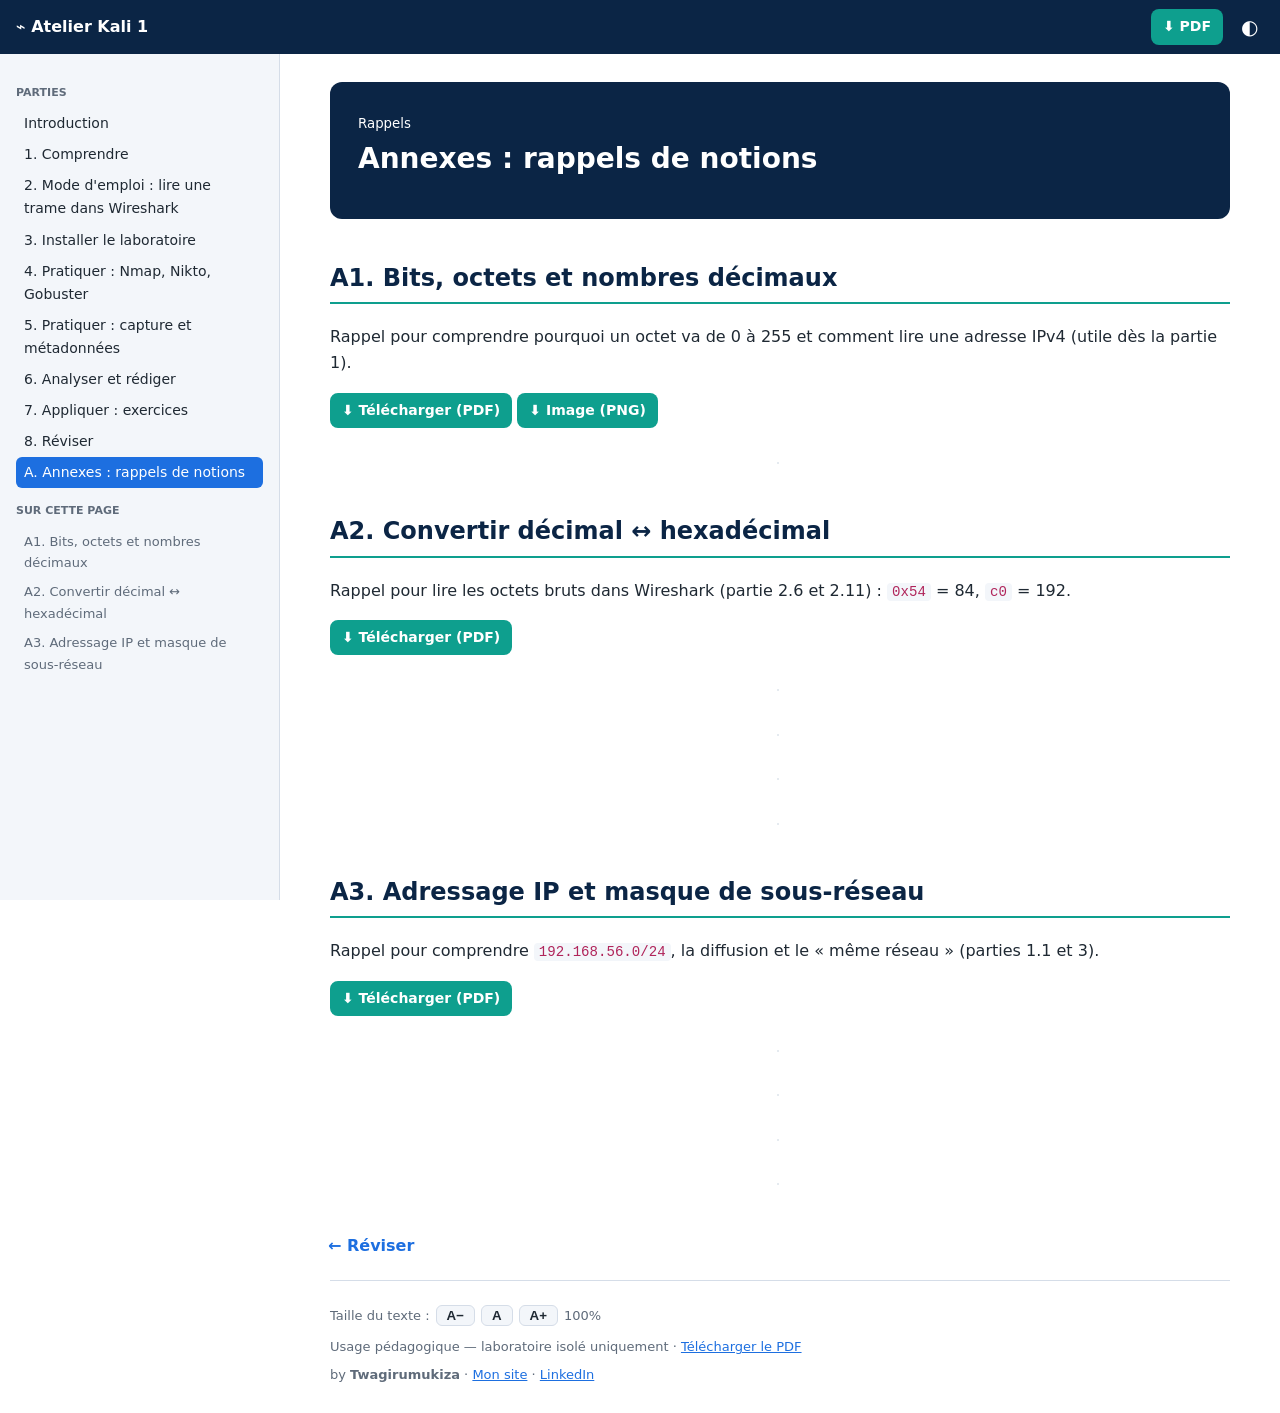
==== annexes.html @ 8739938e "Add files via upload" ====
<!doctype html><html lang="fr"><head><meta charset="utf-8"><meta name="viewport" content="width=device-width,initial-scale=1"><title>Annexes : rappels de notions · Atelier Kali 1</title><link rel="stylesheet" href="assets/site.css"><script>if(localStorage.th)document.documentElement.dataset.th=localStorage.th;if(localStorage.fs)document.documentElement.style.setProperty('--fs',localStorage.fs+'%')</script></head><body>
<header><button id="mn" aria-label="Menu">☰</button><a class="lg" href="index.html">⌁ Atelier Kali 1</a><a class="btn sm" href="assets/Seance3_Atelier_Kali1_Cours_detaille.pdf" download>⬇ PDF</a><button id="th" aria-label="Thème">◐</button></header>
<nav id="sb"><b>Parties</b><a href="index.html" data-f="index.html">Introduction</a><a href="partie-1.html" data-f="partie-1.html">1. Comprendre</a><a href="partie-2.html" data-f="partie-2.html">2. Mode d'emploi : lire une trame dans Wireshark</a><a href="partie-3.html" data-f="partie-3.html">3. Installer le laboratoire</a><a href="partie-4.html" data-f="partie-4.html">4. Pratiquer : Nmap, Nikto, Gobuster</a><a href="partie-5.html" data-f="partie-5.html">5. Pratiquer : capture et métadonnées</a><a href="partie-6.html" data-f="partie-6.html">6. Analyser et rédiger</a><a href="partie-7.html" data-f="partie-7.html">7. Appliquer : exercices</a><a href="partie-8.html" data-f="partie-8.html">8. Réviser</a><a href="annexes.html" data-f="annexes.html">A. Annexes : rappels de notions</a><b>Sur cette page</b><a class="t" href="#annexe-bits">A1. Bits, octets et nombres décimaux</a><a class="t" href="#annexe-hexa">A2. Convertir décimal ↔ hexadécimal</a><a class="t" href="#annexe-masque">A3. Adressage IP et masque de sous-réseau</a></nav>
<main><div class="ph"><small>Rappels</small><h1>Annexes : rappels de notions</h1></div><h2 id="annexe-bits">A1. Bits, octets et nombres décimaux</h2><p>Rappel pour comprendre pourquoi un octet va de 0 à 255 et comment lire une adresse IPv4 (utile dès la partie 1).</p><p><a class="btn sm" href="assets/annexes/bits-octets-decimaux.pdf" download>⬇ Télécharger (PDF)</a> <a class="btn sm" href="assets/annexes/bits-octets-decimaux.png" download>⬇ Image (PNG)</a> </p><figure><img class="z" src="assets/annexes/bits-octets-decimaux.png" alt="" loading="lazy"></figure><h2 id="annexe-hexa">A2. Convertir décimal ↔ hexadécimal</h2><p>Rappel pour lire les octets bruts dans Wireshark (partie 2.6 et 2.11) : <code>0x54</code> = 84, <code>c0</code> = 192.</p><p><a class="btn sm" href="assets/annexes/decimal-hexadecimal.pdf" download>⬇ Télécharger (PDF)</a> </p><figure><img class="z" src="assets/annexes/hexa-1.png" alt="" loading="lazy"></figure><figure><img class="z" src="assets/annexes/hexa-2.png" alt="" loading="lazy"></figure><figure><img class="z" src="assets/annexes/hexa-3.png" alt="" loading="lazy"></figure><figure><img class="z" src="assets/annexes/hexa-4.png" alt="" loading="lazy"></figure><h2 id="annexe-masque">A3. Adressage IP et masque de sous-réseau</h2><p>Rappel pour comprendre <code>192.168.56.0/24</code>, la diffusion et le « même réseau » (parties 1.1 et 3).</p><p><a class="btn sm" href="assets/annexes/adressage-ip-masque.pdf" download>⬇ Télécharger (PDF)</a> </p><figure><img class="z" src="assets/annexes/ip-1.png" alt="" loading="lazy"></figure><figure><img class="z" src="assets/annexes/ip-2.png" alt="" loading="lazy"></figure><figure><img class="z" src="assets/annexes/ip-3.png" alt="" loading="lazy"></figure><figure><img class="z" src="assets/annexes/ip-4.png" alt="" loading="lazy"></figure><div class="pn"><a href="partie-8.html">← Réviser</a><span></span></div><footer><div class="fs">Taille du texte : <button data-fs="-10" aria-label="Réduire">A−</button><button data-fs="0" aria-label="Taille normale">A</button><button data-fs="10" aria-label="Agrandir">A+</button><span id="fv">100%</span></div>Usage pédagogique — laboratoire isolé uniquement · <a href="assets/Seance3_Atelier_Kali1_Cours_detaille.pdf" download>Télécharger le PDF</a><div class="by">by <strong>Twagirumukiza</strong> · <a href="https://twagirumukiza.github.io/Twagirumukiza-Innocent/" target="_blank" rel="noopener">Mon site</a> · <a href="https://www.linkedin.com/in/innocent-twagirumukiza/" target="_blank" rel="noopener">LinkedIn</a></div></footer></main>
<script src="assets/config.js"></script><script src="assets/site.js"></script></body></html>
---- assets/site.css ----
:root{--bg:#fff;--fg:#1f2933;--mu:#5f6b7a;--bd:#d5dde8;--ac:#1d6fe0;--nv:#0b2545;--lt:#f3f6fa}
[data-th=dark]{--bg:#0e1621;--fg:#dbe4ee;--mu:#93a4b8;--bd:#25354a;--lt:#162233;--nv:#cfe3ff}
*{box-sizing:border-box}html{font-size:var(--fs,100%)}body{margin:0;font:1rem/1.65 system-ui,sans-serif;background:var(--bg);color:var(--fg)}
header{position:fixed;top:0;left:0;right:0;height:54px;display:flex;align-items:center;gap:12px;padding:0 16px;background:var(--nv);color:#fff;z-index:9}
header .lg{color:#fff;font-weight:700;text-decoration:none;margin-right:auto}header button{background:none;border:0;color:#fff;font-size:20px;cursor:pointer}
.btn{background:#0e9f8e;color:#fff;padding:10px 18px;border-radius:8px;text-decoration:none;font-weight:600;display:inline-block}.btn.sm{padding:6px 12px;font-size:14px}
#sb{position:fixed;top:54px;bottom:0;width:280px;overflow:auto;padding:16px;background:var(--lt);border-right:1px solid var(--bd);font-size:14px}
#sb b{display:block;margin:14px 0 6px;color:var(--mu);text-transform:uppercase;font-size:11px}#sb a{display:block;padding:4px 8px;color:var(--fg);text-decoration:none;border-radius:6px}
#sb a.on{background:var(--ac);color:#fff}#sb a.t{color:var(--mu);font-size:13px}
main{margin:54px 0 0 280px;padding:28px min(5vw,48px)}main>*{max-width:900px;margin-left:auto;margin-right:auto}
.hero,.ph{background:var(--nv);color:#fff;border-radius:12px;padding:28px;margin-bottom:24px}.hero h1,.ph h1{margin:0 0 8px}.ph h1{font-size:28px}[data-th=dark] .hero,[data-th=dark] .ph{background:#16345f}
h2{color:var(--nv);border-bottom:2px solid #0e9f8e;padding-bottom:4px;margin-top:40px}h3{color:var(--ac)}
.step{display:flex;gap:10px;align-items:center;margin:26px 0 10px;border-bottom:2px solid #0e9f8e;padding-bottom:4px}.step span{background:#0e9f8e;color:#fff;padding:2px 10px;border-radius:4px;font-size:13px}
code{background:var(--lt);color:#b0245a;padding:1px 5px;border-radius:4px;font:.88em ui-monospace,Consolas,monospace}
.tw{overflow-x:auto}table{border-collapse:collapse;width:100%;font-size:.875rem;margin:12px 0}th{background:var(--nv);color:#fff;text-align:left}[data-th=dark] th{background:#16345f}th,td{border:1px solid var(--bd);padding:6px 9px;vertical-align:top}tr:nth-child(even) td{background:var(--lt)}
.box{border-left:4px solid var(--c,#1d6fe0);background:color-mix(in srgb,var(--c,#1d6fe0) 10%,transparent);padding:8px 14px;margin:14px 0;border-radius:0 8px 8px 0}.box p{margin:4px 0}.lab{color:var(--c);font-size:12px;letter-spacing:.04em}
.piege{--c:#d9730d}.attendu,.objectif,.pratique{--c:#0e9f8e}.nonconclure{--c:#d64545}.definition{--c:#7b4ddb}.regle{--c:#2c5aa0}.legal{--c:#8e1b3a}
.term{background:#0d1117;border-radius:8px;margin:14px 0;overflow:hidden;box-shadow:0 2px 8px #0003}.bar{background:#21262d;display:flex;align-items:center;gap:6px;padding:7px 12px}.bar i{width:11px;height:11px;border-radius:50%;background:#ff5f56}.bar i:nth-child(2){background:#ffbd2e}.bar i:nth-child(3){background:#27c93f}
.bar span{flex:1;text-align:center;color:#8b949e;font:12px monospace}.cp{background:#30363d;color:#c9d1d9;border:0;border-radius:4px;padding:2px 8px;cursor:pointer;font-size:12px}
pre{margin:0;padding:12px 14px;color:#c9d1d9;font:.82rem/1.5 ui-monospace,Consolas,monospace;overflow-x:auto}.g{color:#3fb950;font-weight:700}.bl{color:#79c0ff;font-weight:700}.cm{color:#6e7681;font-style:italic}
figure{margin:18px 0;text-align:center}figure img{max-width:100%;border:1px solid var(--bd);border-radius:6px;background:#fff}figcaption{color:var(--mu);font-size:13px;font-style:italic}
.mx td{text-align:center;font-weight:700}.c-Faible{background:#cdefd9!important;color:#000}.c-Moyen{background:#fff1b8!important;color:#000}.c-Élevé{background:#ffd3a8!important;color:#000}.c-Critique{background:#f8b4b4!important;color:#000}
.pn{display:flex;justify-content:space-between;margin:40px 0 20px}.pn a{color:var(--ac);font-weight:600;text-decoration:none}footer{border-top:1px solid var(--bd);padding-top:14px;color:var(--mu);font-size:13px}
#mn{display:none}@media(max-width:860px){#mn{display:block}#sb{transform:translateX(-100%);transition:.2s;z-index:8}#sb.open{transform:none}main{margin-left:0}}
@media print{header,#sb,.pn{display:none}main{margin:0}}

.fs{display:flex;gap:6px;align-items:center;margin:10px 0}.fs button{background:var(--lt);color:var(--fg);border:1px solid var(--bd);border-radius:6px;padding:2px 10px;cursor:pointer;font-weight:700}.by{margin-top:6px}footer a{color:var(--ac)}

img.z,figure img{cursor:zoom-in}#lb{position:fixed;inset:0;background:#000d;z-index:99;display:none;overflow:hidden;touch-action:none}#lb.on{display:block}#lb img{position:absolute;left:50%;top:50%;max-width:92vw;max-height:88vh;transform-origin:center;cursor:grab;user-select:none;-webkit-user-drag:none;background:#fff}
#lb .tb{position:absolute;top:10px;right:10px;display:flex;gap:6px;z-index:2}#lb button{background:#fff;border:0;border-radius:6px;font:700 18px sans-serif;padding:4px 12px;cursor:pointer}html{scroll-behavior:auto}*{overflow-anchor:none}
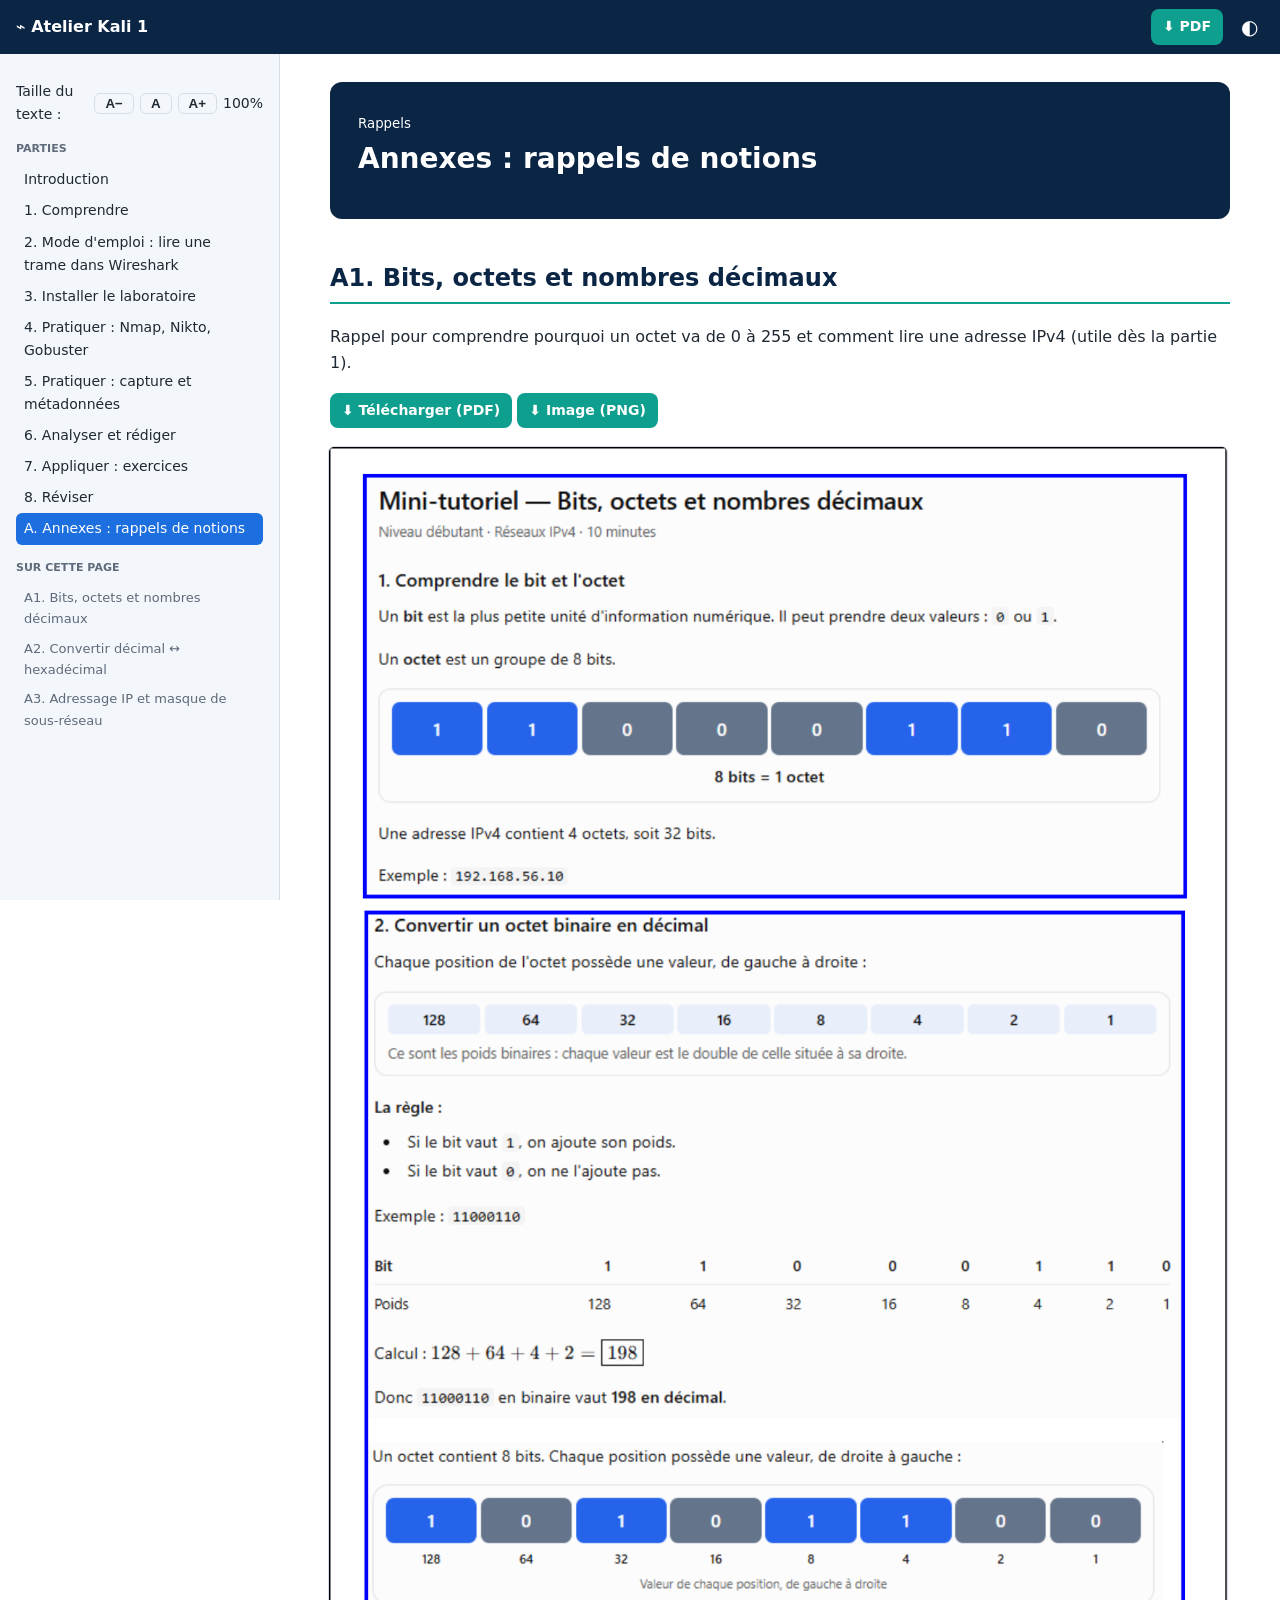
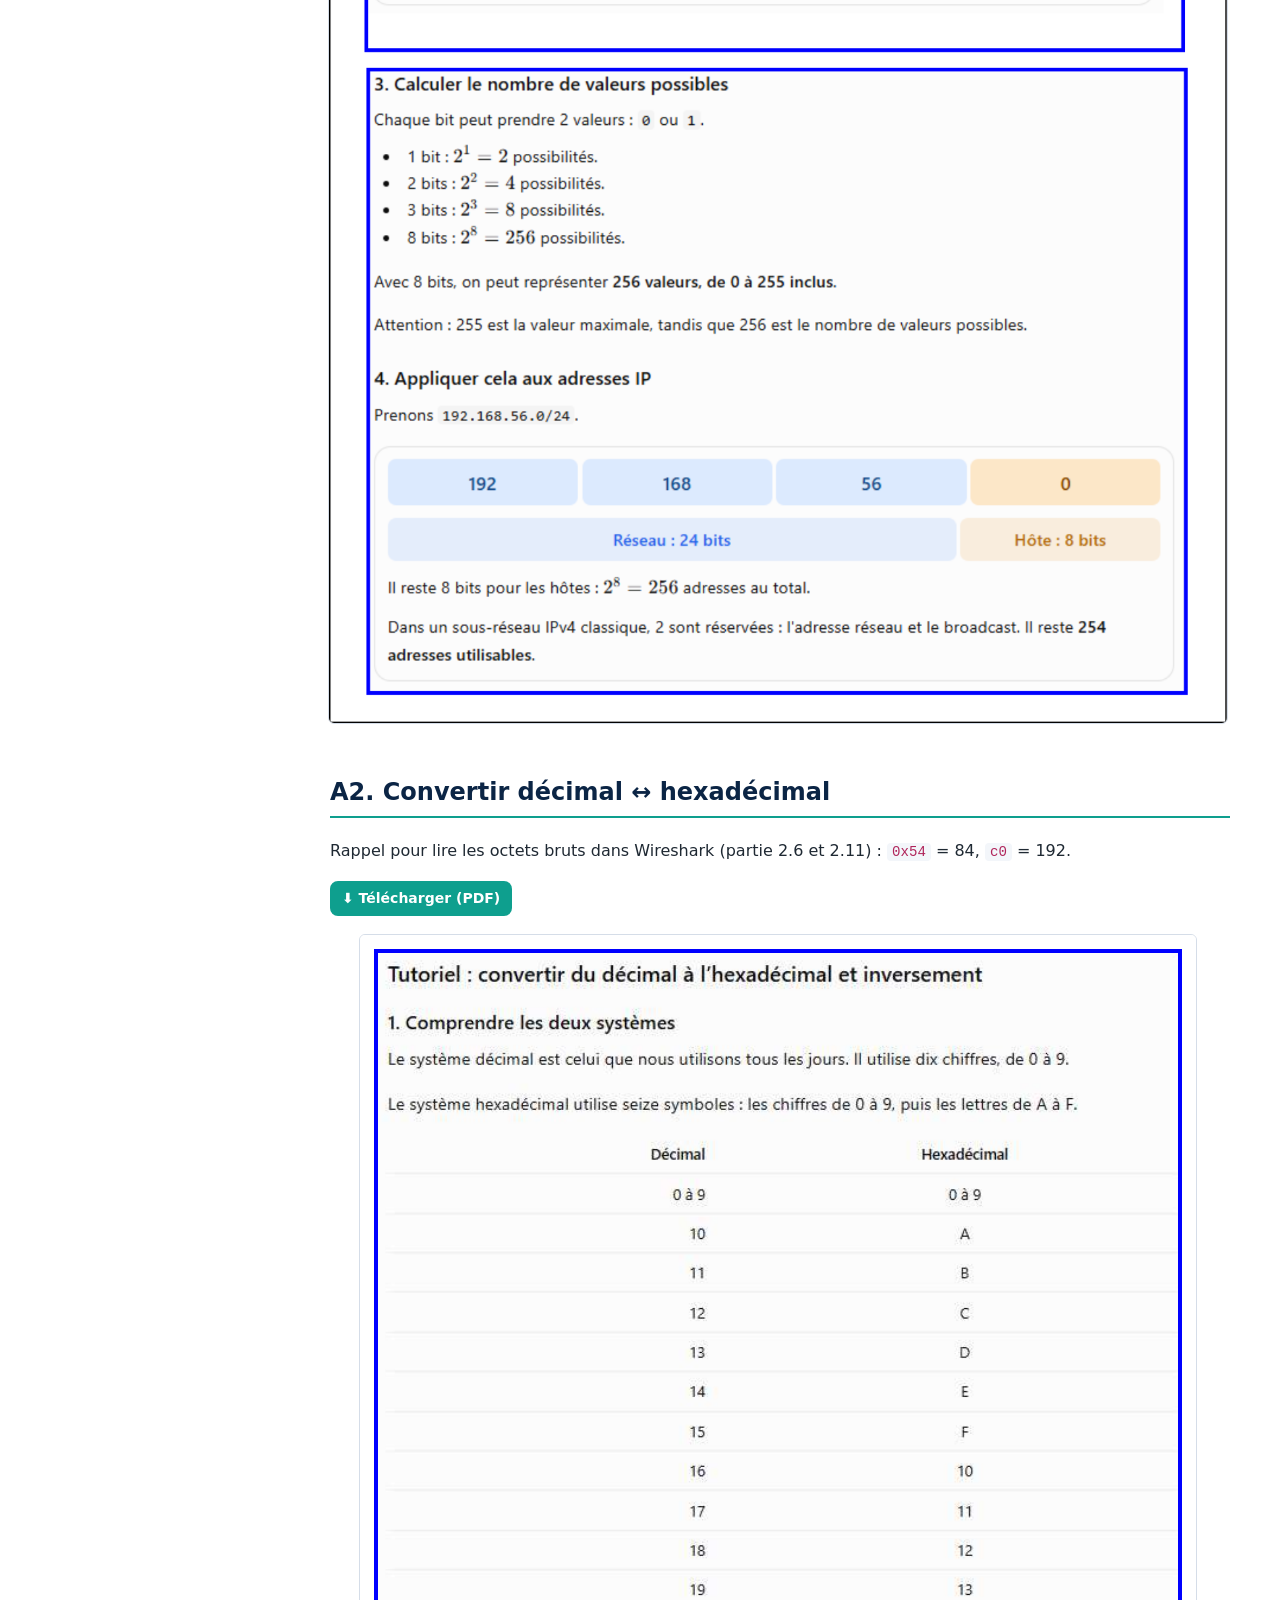
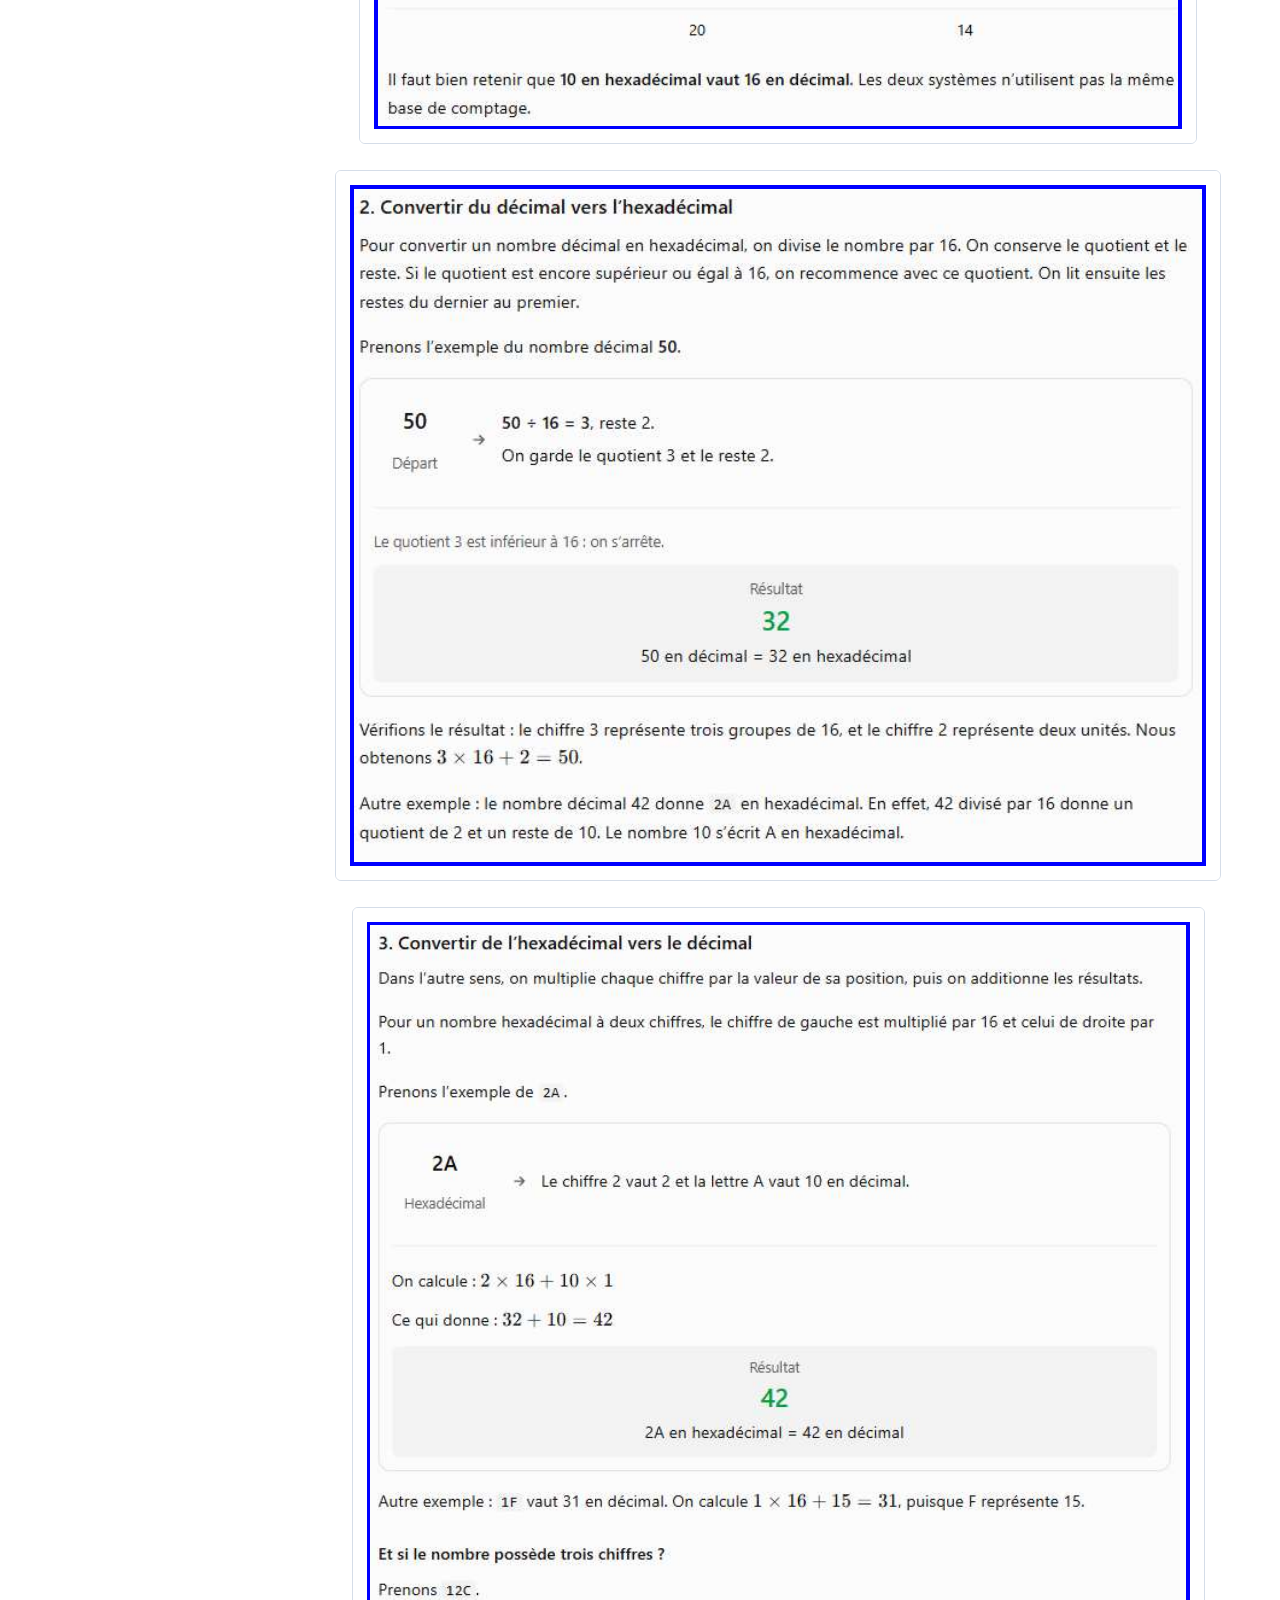
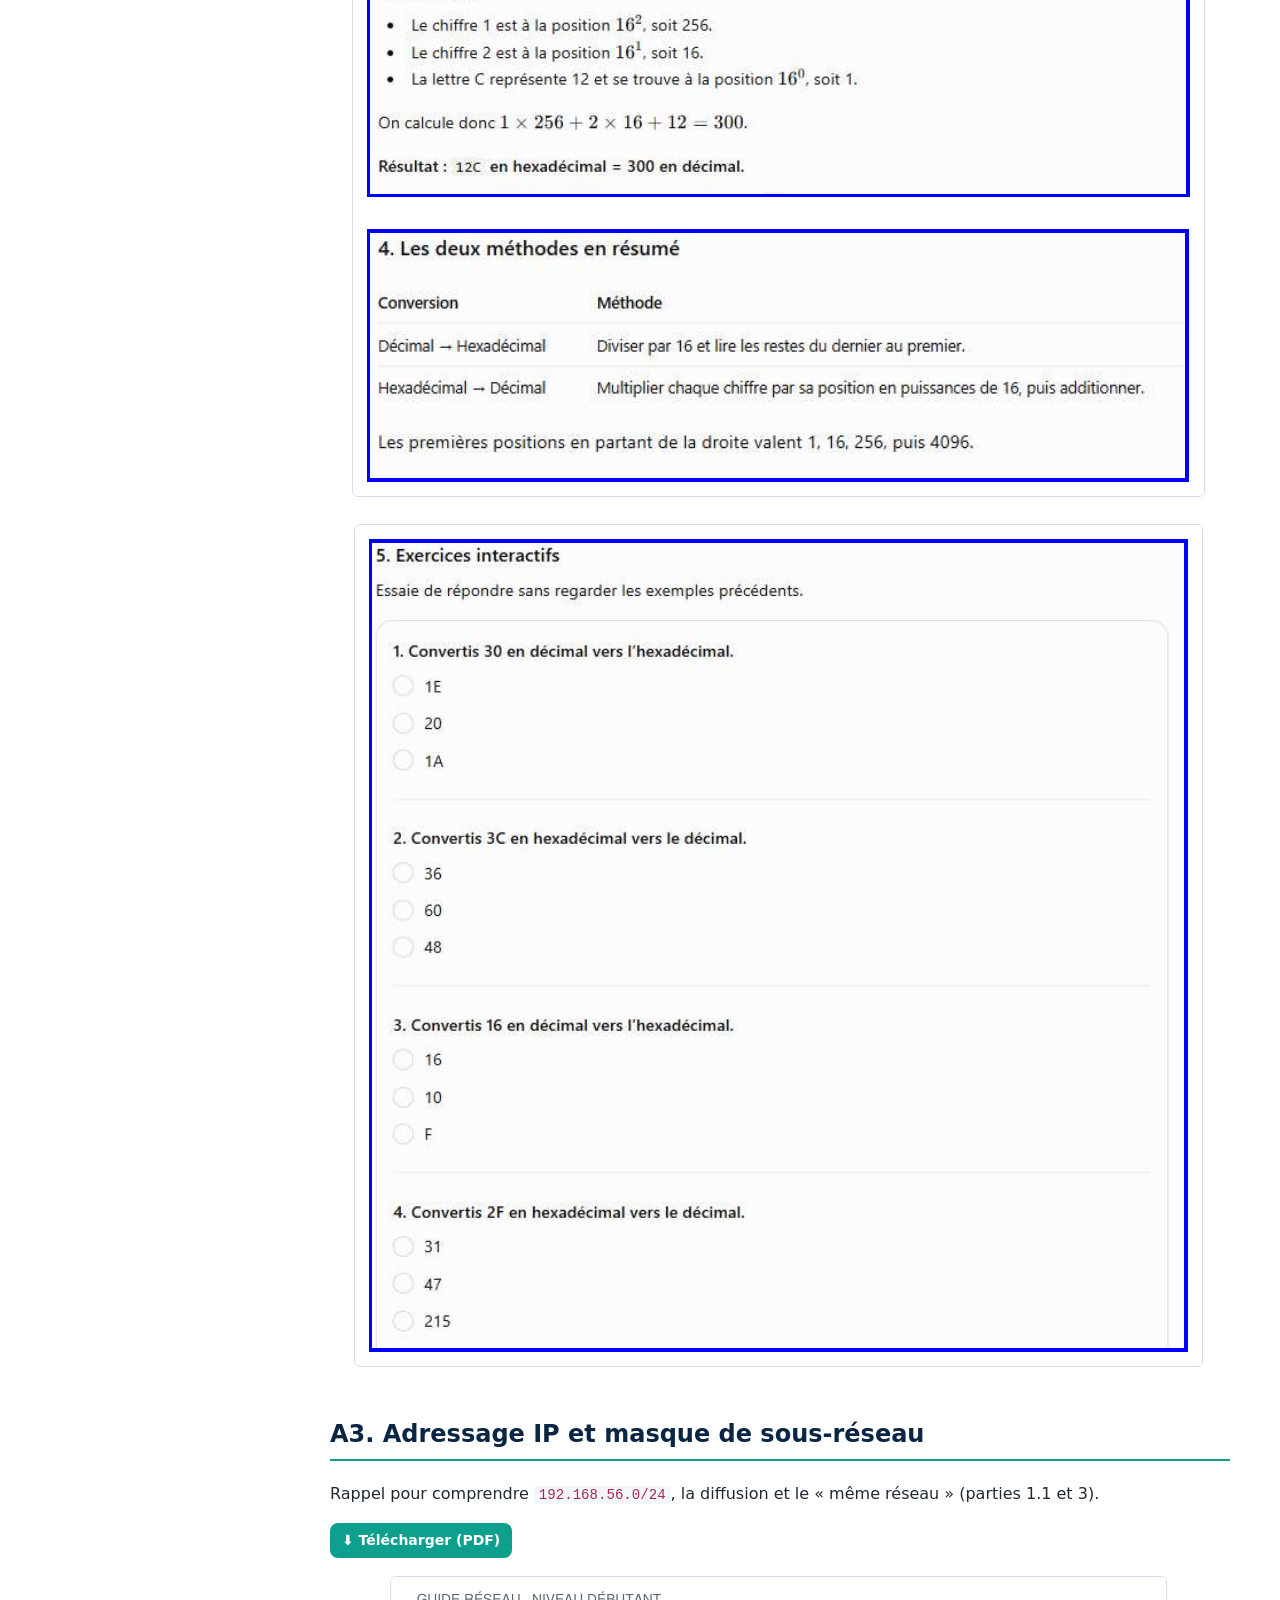
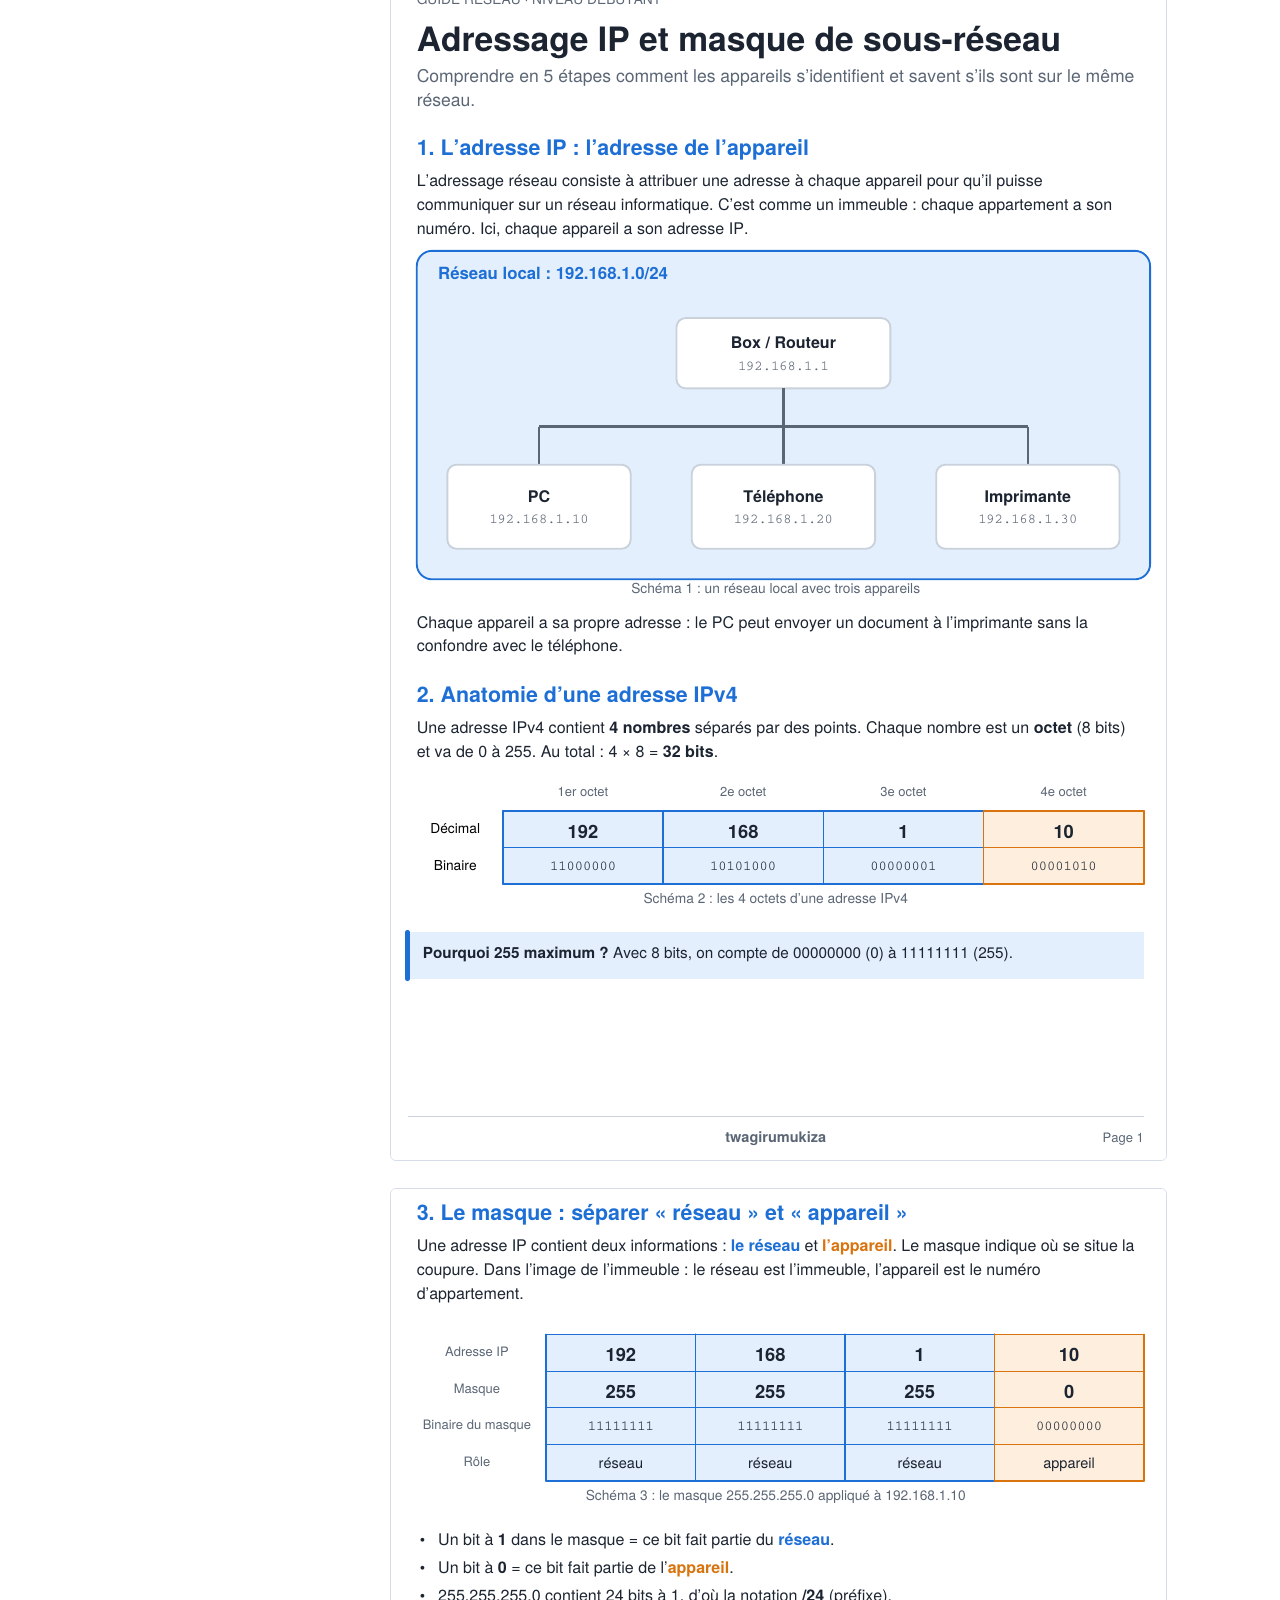
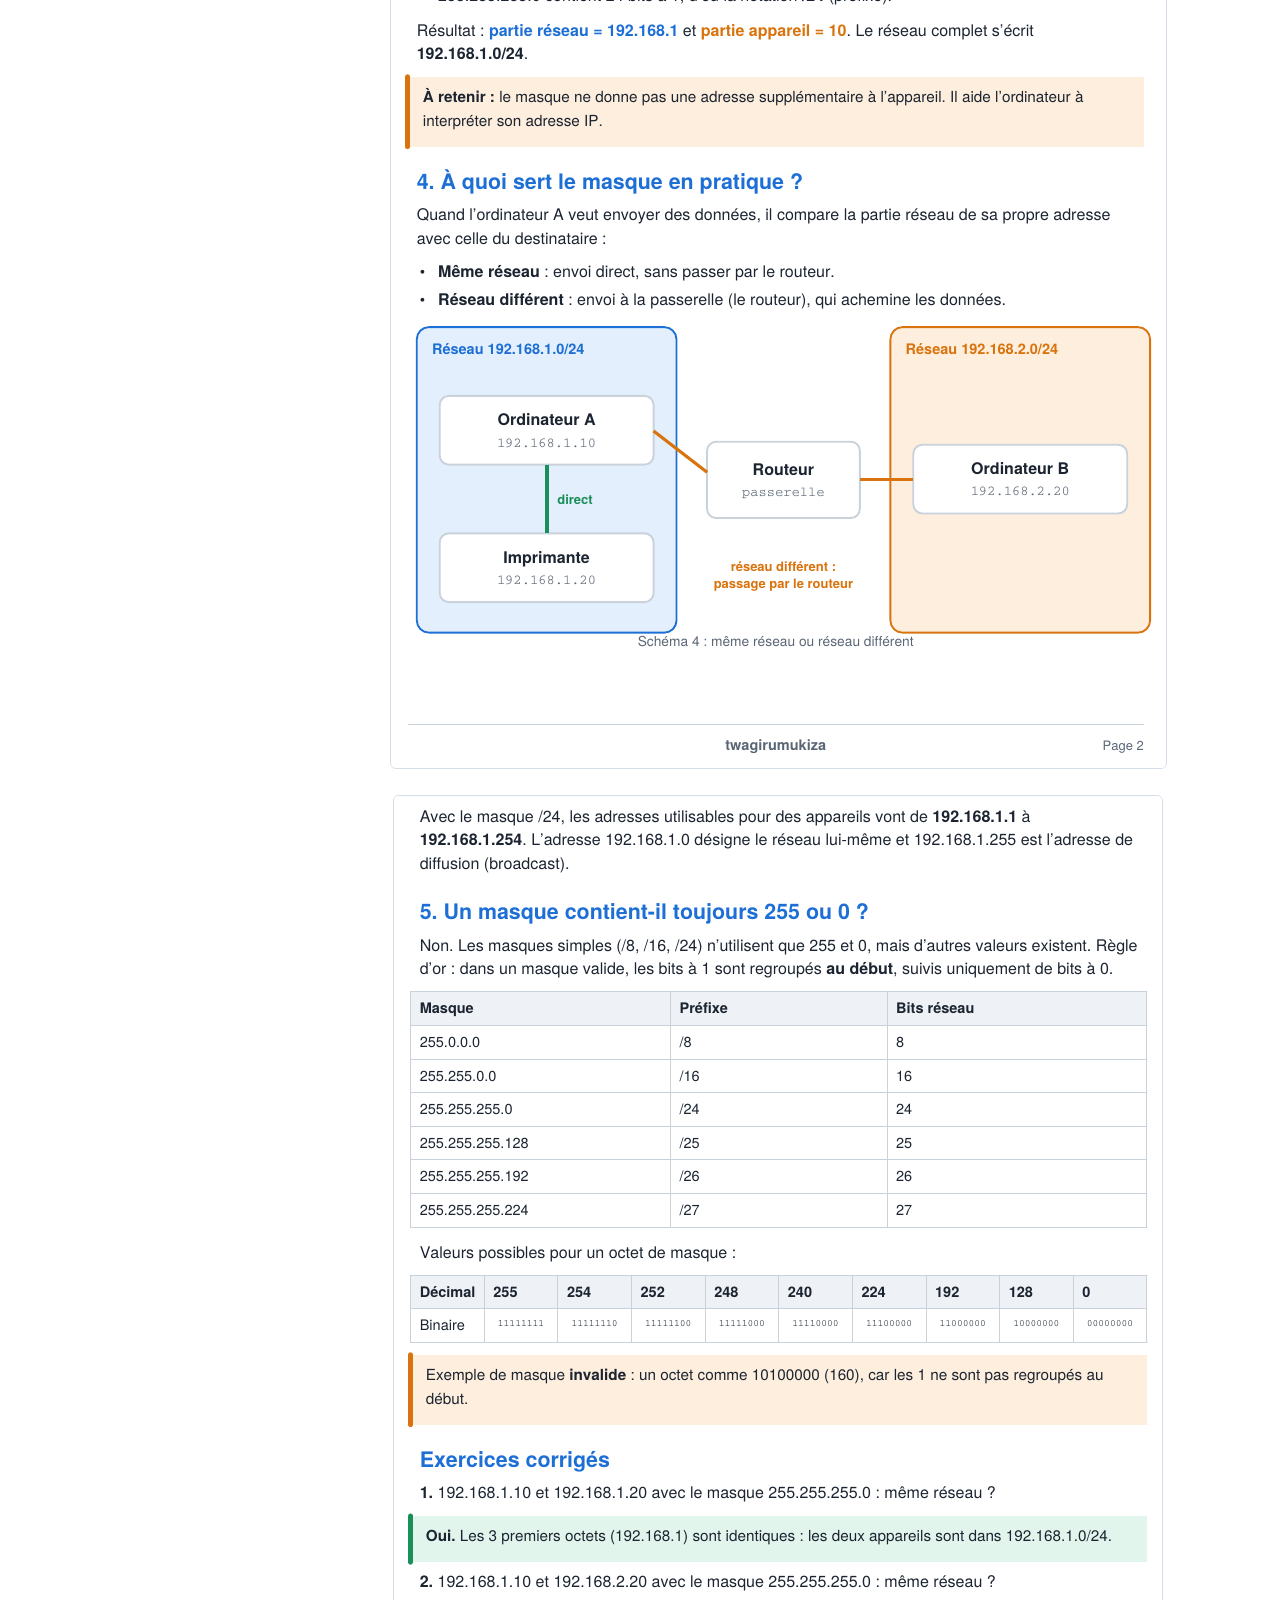
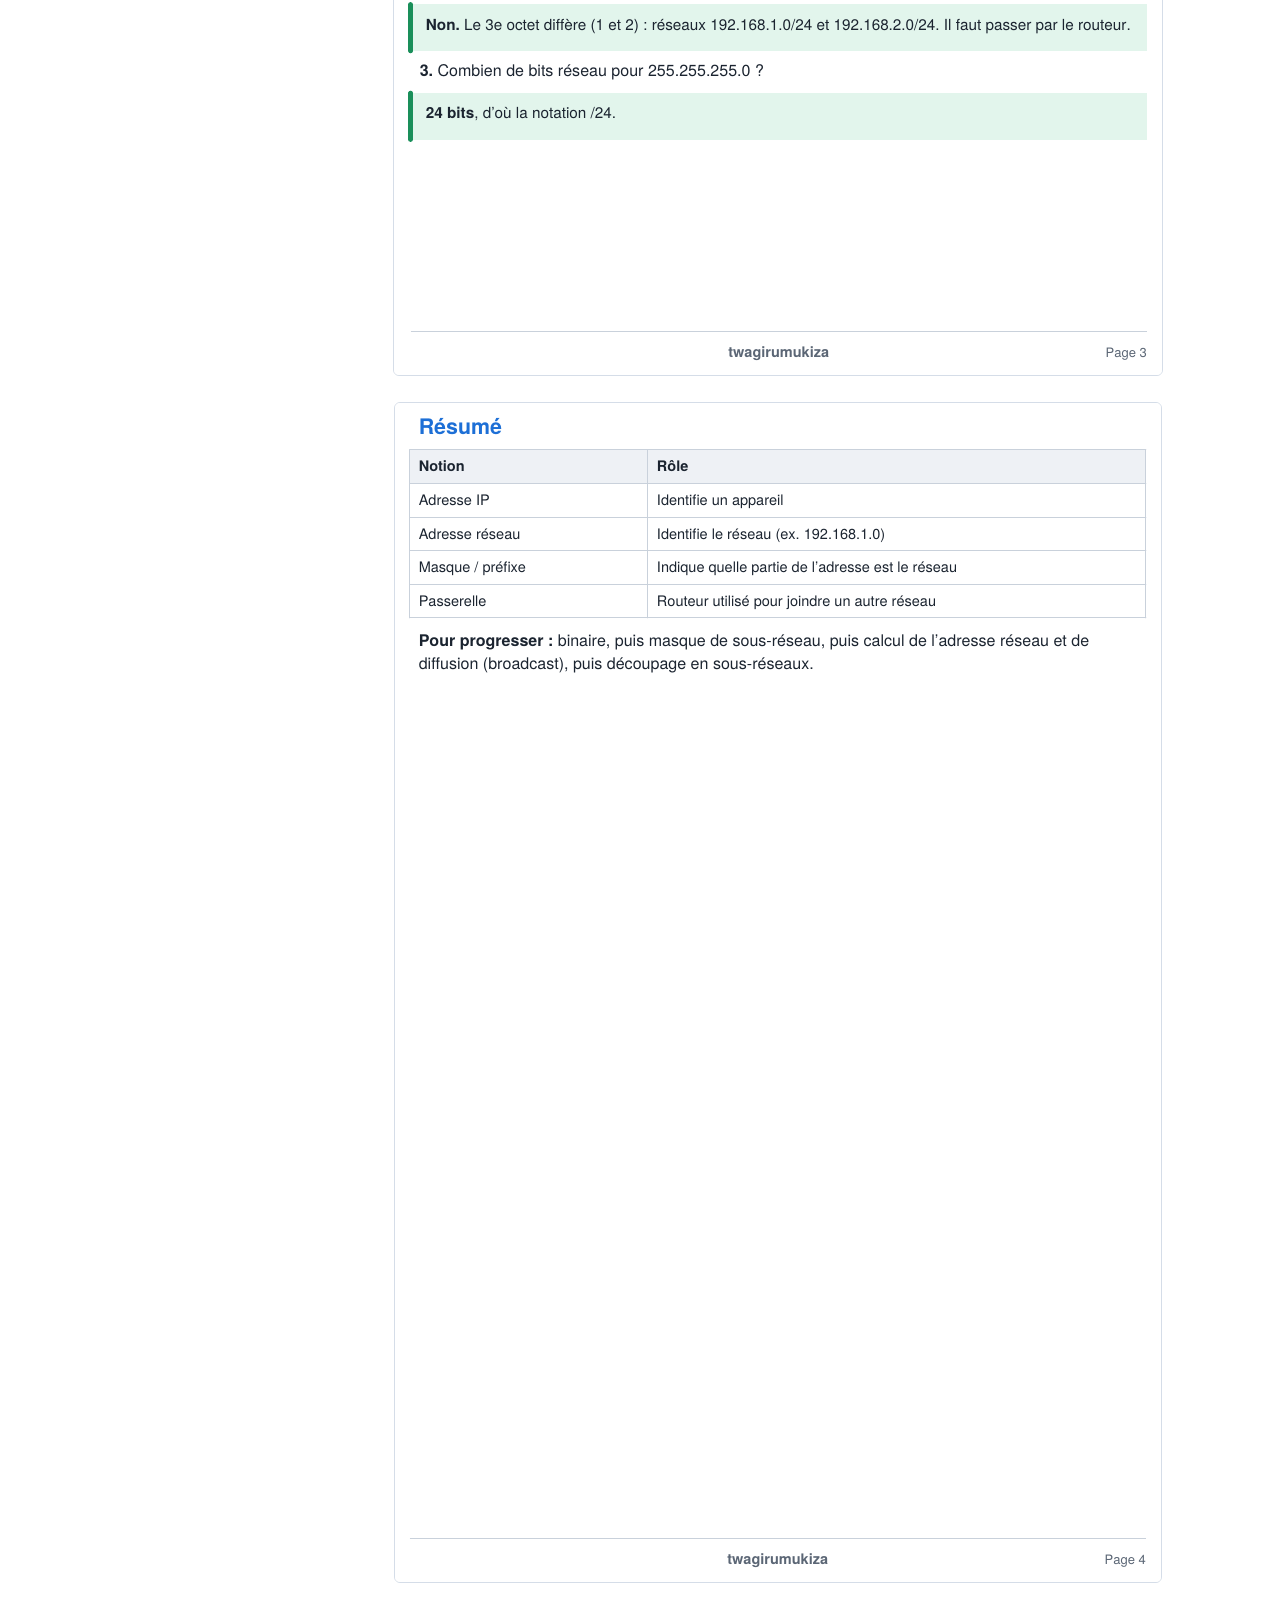
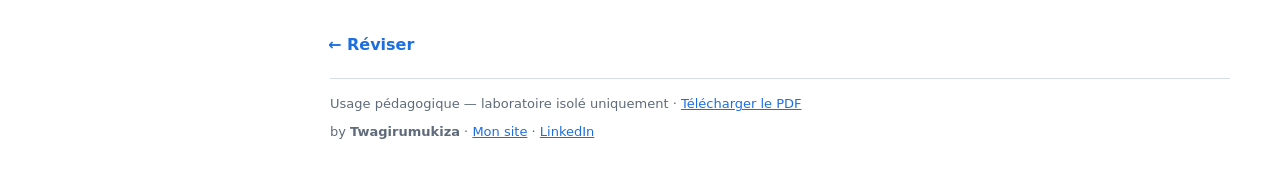
==== commit 8551e064: "Add files via upload" ====
--- a/annexes.html
+++ b/annexes.html
@@ -1,5 +1,5 @@
 <!doctype html><html lang="fr"><head><meta charset="utf-8"><meta name="viewport" content="width=device-width,initial-scale=1"><title>Annexes : rappels de notions · Atelier Kali 1</title><link rel="stylesheet" href="assets/site.css"><script>if(localStorage.th)document.documentElement.dataset.th=localStorage.th;if(localStorage.fs)document.documentElement.style.setProperty('--fs',localStorage.fs+'%')</script></head><body>
 <header><button id="mn" aria-label="Menu">☰</button><a class="lg" href="index.html">⌁ Atelier Kali 1</a><a class="btn sm" href="assets/Seance3_Atelier_Kali1_Cours_detaille.pdf" download>⬇ PDF</a><button id="th" aria-label="Thème">◐</button></header>
-<nav id="sb"><b>Parties</b><a href="index.html" data-f="index.html">Introduction</a><a href="partie-1.html" data-f="partie-1.html">1. Comprendre</a><a href="partie-2.html" data-f="partie-2.html">2. Mode d'emploi : lire une trame dans Wireshark</a><a href="partie-3.html" data-f="partie-3.html">3. Installer le laboratoire</a><a href="partie-4.html" data-f="partie-4.html">4. Pratiquer : Nmap, Nikto, Gobuster</a><a href="partie-5.html" data-f="partie-5.html">5. Pratiquer : capture et métadonnées</a><a href="partie-6.html" data-f="partie-6.html">6. Analyser et rédiger</a><a href="partie-7.html" data-f="partie-7.html">7. Appliquer : exercices</a><a href="partie-8.html" data-f="partie-8.html">8. Réviser</a><a href="annexes.html" data-f="annexes.html">A. Annexes : rappels de notions</a><b>Sur cette page</b><a class="t" href="#annexe-bits">A1. Bits, octets et nombres décimaux</a><a class="t" href="#annexe-hexa">A2. Convertir décimal ↔ hexadécimal</a><a class="t" href="#annexe-masque">A3. Adressage IP et masque de sous-réseau</a></nav>
-<main><div class="ph"><small>Rappels</small><h1>Annexes : rappels de notions</h1></div><h2 id="annexe-bits">A1. Bits, octets et nombres décimaux</h2><p>Rappel pour comprendre pourquoi un octet va de 0 à 255 et comment lire une adresse IPv4 (utile dès la partie 1).</p><p><a class="btn sm" href="assets/annexes/bits-octets-decimaux.pdf" download>⬇ Télécharger (PDF)</a> <a class="btn sm" href="assets/annexes/bits-octets-decimaux.png" download>⬇ Image (PNG)</a> </p><figure><img class="z" src="assets/annexes/bits-octets-decimaux.png" alt="" loading="lazy"></figure><h2 id="annexe-hexa">A2. Convertir décimal ↔ hexadécimal</h2><p>Rappel pour lire les octets bruts dans Wireshark (partie 2.6 et 2.11) : <code>0x54</code> = 84, <code>c0</code> = 192.</p><p><a class="btn sm" href="assets/annexes/decimal-hexadecimal.pdf" download>⬇ Télécharger (PDF)</a> </p><figure><img class="z" src="assets/annexes/hexa-1.png" alt="" loading="lazy"></figure><figure><img class="z" src="assets/annexes/hexa-2.png" alt="" loading="lazy"></figure><figure><img class="z" src="assets/annexes/hexa-3.png" alt="" loading="lazy"></figure><figure><img class="z" src="assets/annexes/hexa-4.png" alt="" loading="lazy"></figure><h2 id="annexe-masque">A3. Adressage IP et masque de sous-réseau</h2><p>Rappel pour comprendre <code>192.168.56.0/24</code>, la diffusion et le « même réseau » (parties 1.1 et 3).</p><p><a class="btn sm" href="assets/annexes/adressage-ip-masque.pdf" download>⬇ Télécharger (PDF)</a> </p><figure><img class="z" src="assets/annexes/ip-1.png" alt="" loading="lazy"></figure><figure><img class="z" src="assets/annexes/ip-2.png" alt="" loading="lazy"></figure><figure><img class="z" src="assets/annexes/ip-3.png" alt="" loading="lazy"></figure><figure><img class="z" src="assets/annexes/ip-4.png" alt="" loading="lazy"></figure><div class="pn"><a href="partie-8.html">← Réviser</a><span></span></div><footer><div class="fs">Taille du texte : <button data-fs="-10" aria-label="Réduire">A−</button><button data-fs="0" aria-label="Taille normale">A</button><button data-fs="10" aria-label="Agrandir">A+</button><span id="fv">100%</span></div>Usage pédagogique — laboratoire isolé uniquement · <a href="assets/Seance3_Atelier_Kali1_Cours_detaille.pdf" download>Télécharger le PDF</a><div class="by">by <strong>Twagirumukiza</strong> · <a href="https://twagirumukiza.github.io/Twagirumukiza-Innocent/" target="_blank" rel="noopener">Mon site</a> · <a href="https://www.linkedin.com/in/innocent-twagirumukiza/" target="_blank" rel="noopener">LinkedIn</a></div></footer></main>
+<nav id="sb"><div class="fs">Taille du texte : <button data-fs="-10" aria-label="Réduire">A−</button><button data-fs="0" aria-label="Taille normale">A</button><button data-fs="10" aria-label="Agrandir">A+</button><span id="fv">100%</span></div><b>Parties</b><a href="index.html" data-f="index.html">Introduction</a><a href="partie-1.html" data-f="partie-1.html">1. Comprendre</a><a href="partie-2.html" data-f="partie-2.html">2. Mode d'emploi : lire une trame dans Wireshark</a><a href="partie-3.html" data-f="partie-3.html">3. Installer le laboratoire</a><a href="partie-4.html" data-f="partie-4.html">4. Pratiquer : Nmap, Nikto, Gobuster</a><a href="partie-5.html" data-f="partie-5.html">5. Pratiquer : capture et métadonnées</a><a href="partie-6.html" data-f="partie-6.html">6. Analyser et rédiger</a><a href="partie-7.html" data-f="partie-7.html">7. Appliquer : exercices</a><a href="partie-8.html" data-f="partie-8.html">8. Réviser</a><a href="annexes.html" data-f="annexes.html">A. Annexes : rappels de notions</a><b>Sur cette page</b><a class="t" href="#annexe-bits">A1. Bits, octets et nombres décimaux</a><a class="t" href="#annexe-hexa">A2. Convertir décimal ↔ hexadécimal</a><a class="t" href="#annexe-masque">A3. Adressage IP et masque de sous-réseau</a></nav>
+<main><div class="ph"><small>Rappels</small><h1>Annexes : rappels de notions</h1></div><h2 id="annexe-bits">A1. Bits, octets et nombres décimaux</h2><p>Rappel pour comprendre pourquoi un octet va de 0 à 255 et comment lire une adresse IPv4 (utile dès la partie 1).</p><p><a class="btn sm" href="assets/annexes/bits-octets-decimaux.pdf" download>⬇ Télécharger (PDF)</a> <a class="btn sm" href="assets/annexes/bits-octets-decimaux.png" download>⬇ Image (PNG)</a> </p><figure><img class="z" src="assets/annexes/bits-octets-decimaux.png" alt="" loading="lazy"></figure><h2 id="annexe-hexa">A2. Convertir décimal ↔ hexadécimal</h2><p>Rappel pour lire les octets bruts dans Wireshark (partie 2.6 et 2.11) : <code>0x54</code> = 84, <code>c0</code> = 192.</p><p><a class="btn sm" href="assets/annexes/decimal-hexadecimal.pdf" download>⬇ Télécharger (PDF)</a> </p><figure><img class="z" src="assets/annexes/hexa-1.png" alt="" loading="lazy"></figure><figure><img class="z" src="assets/annexes/hexa-2.png" alt="" loading="lazy"></figure><figure><img class="z" src="assets/annexes/hexa-3.png" alt="" loading="lazy"></figure><figure><img class="z" src="assets/annexes/hexa-4.png" alt="" loading="lazy"></figure><h2 id="annexe-masque">A3. Adressage IP et masque de sous-réseau</h2><p>Rappel pour comprendre <code>192.168.56.0/24</code>, la diffusion et le « même réseau » (parties 1.1 et 3).</p><p><a class="btn sm" href="assets/annexes/adressage-ip-masque.pdf" download>⬇ Télécharger (PDF)</a> </p><figure><img class="z" src="assets/annexes/ip-1.png" alt="" loading="lazy"></figure><figure><img class="z" src="assets/annexes/ip-2.png" alt="" loading="lazy"></figure><figure><img class="z" src="assets/annexes/ip-3.png" alt="" loading="lazy"></figure><figure><img class="z" src="assets/annexes/ip-4.png" alt="" loading="lazy"></figure><div class="pn"><a href="partie-8.html">← Réviser</a><span></span></div><footer>Usage pédagogique — laboratoire isolé uniquement · <a href="assets/Seance3_Atelier_Kali1_Cours_detaille.pdf" download>Télécharger le PDF</a><div class="by">by <strong>Twagirumukiza</strong> · <a href="https://twagirumukiza.github.io/Twagirumukiza-Innocent/" target="_blank" rel="noopener">Mon site</a> · <a href="https://www.linkedin.com/in/innocent-twagirumukiza/" target="_blank" rel="noopener">LinkedIn</a></div></footer></main>
 <script src="assets/config.js"></script><script src="assets/site.js"></script></body></html>
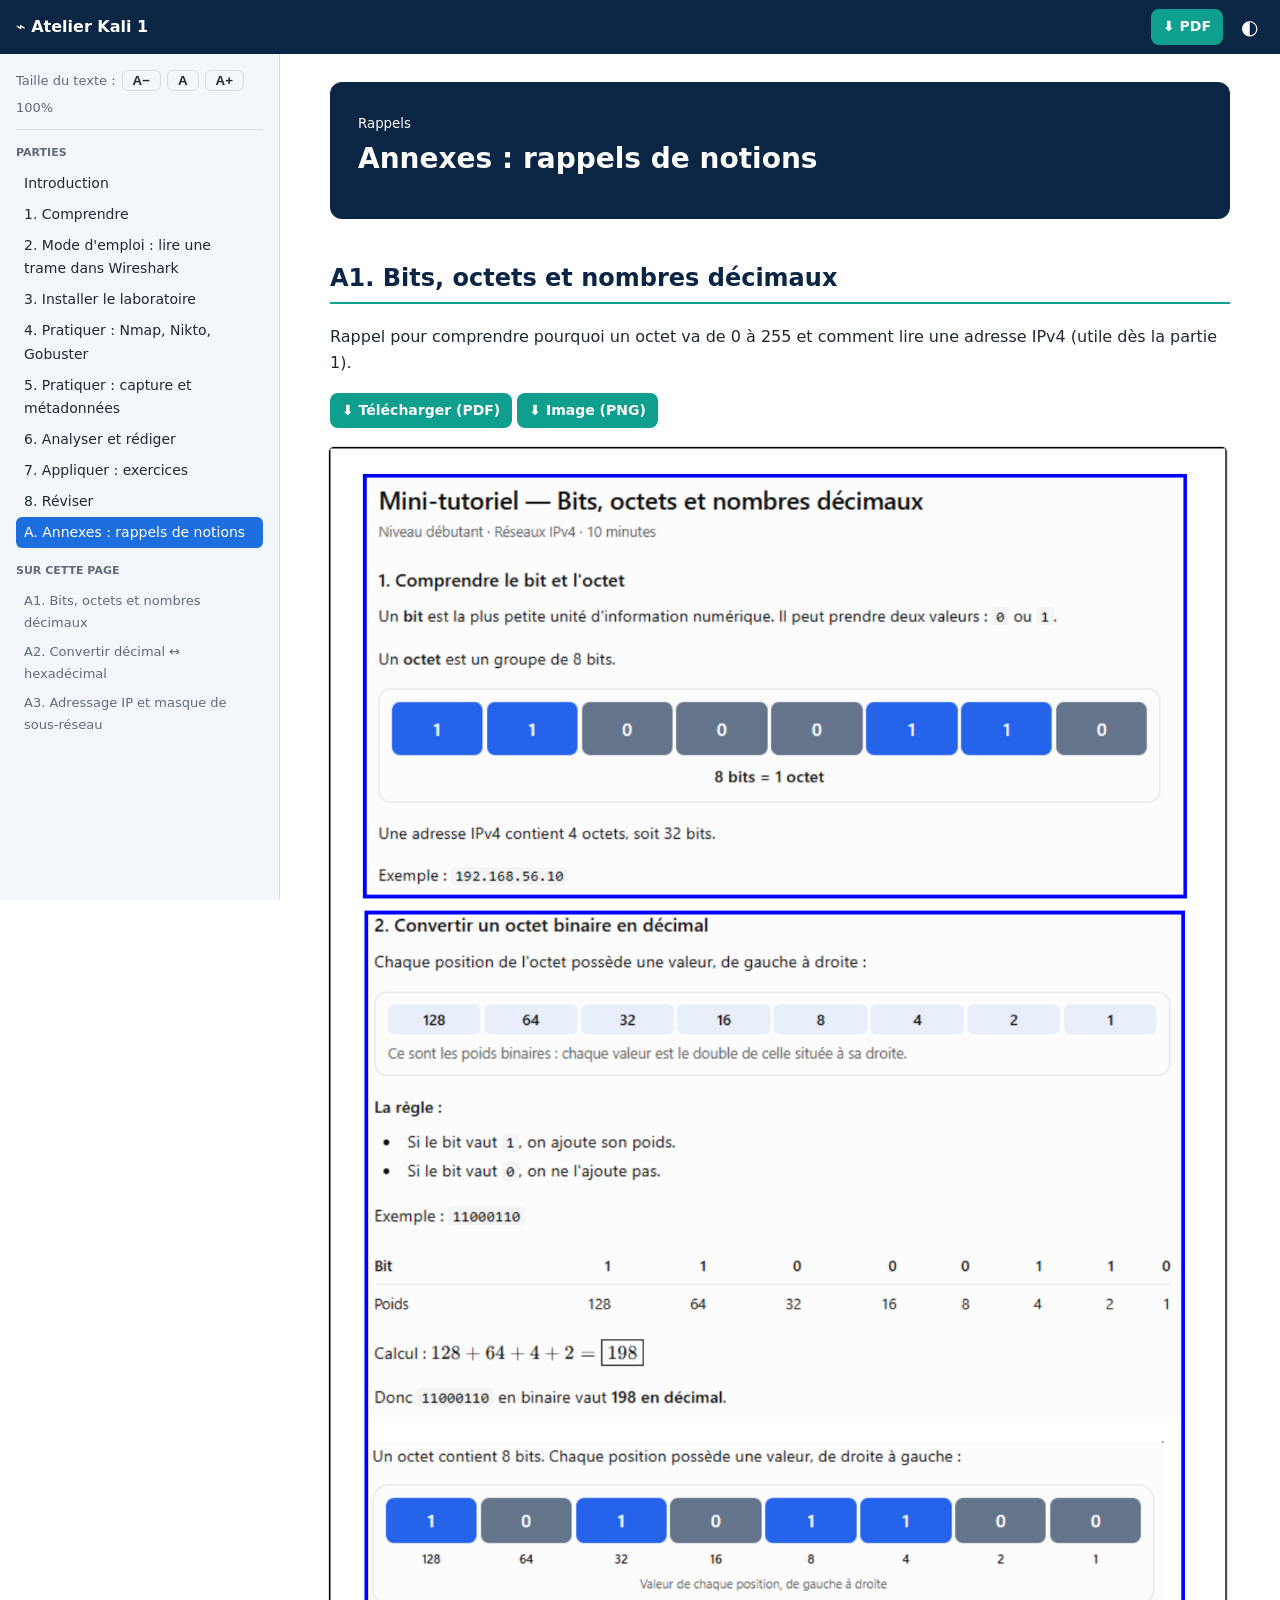
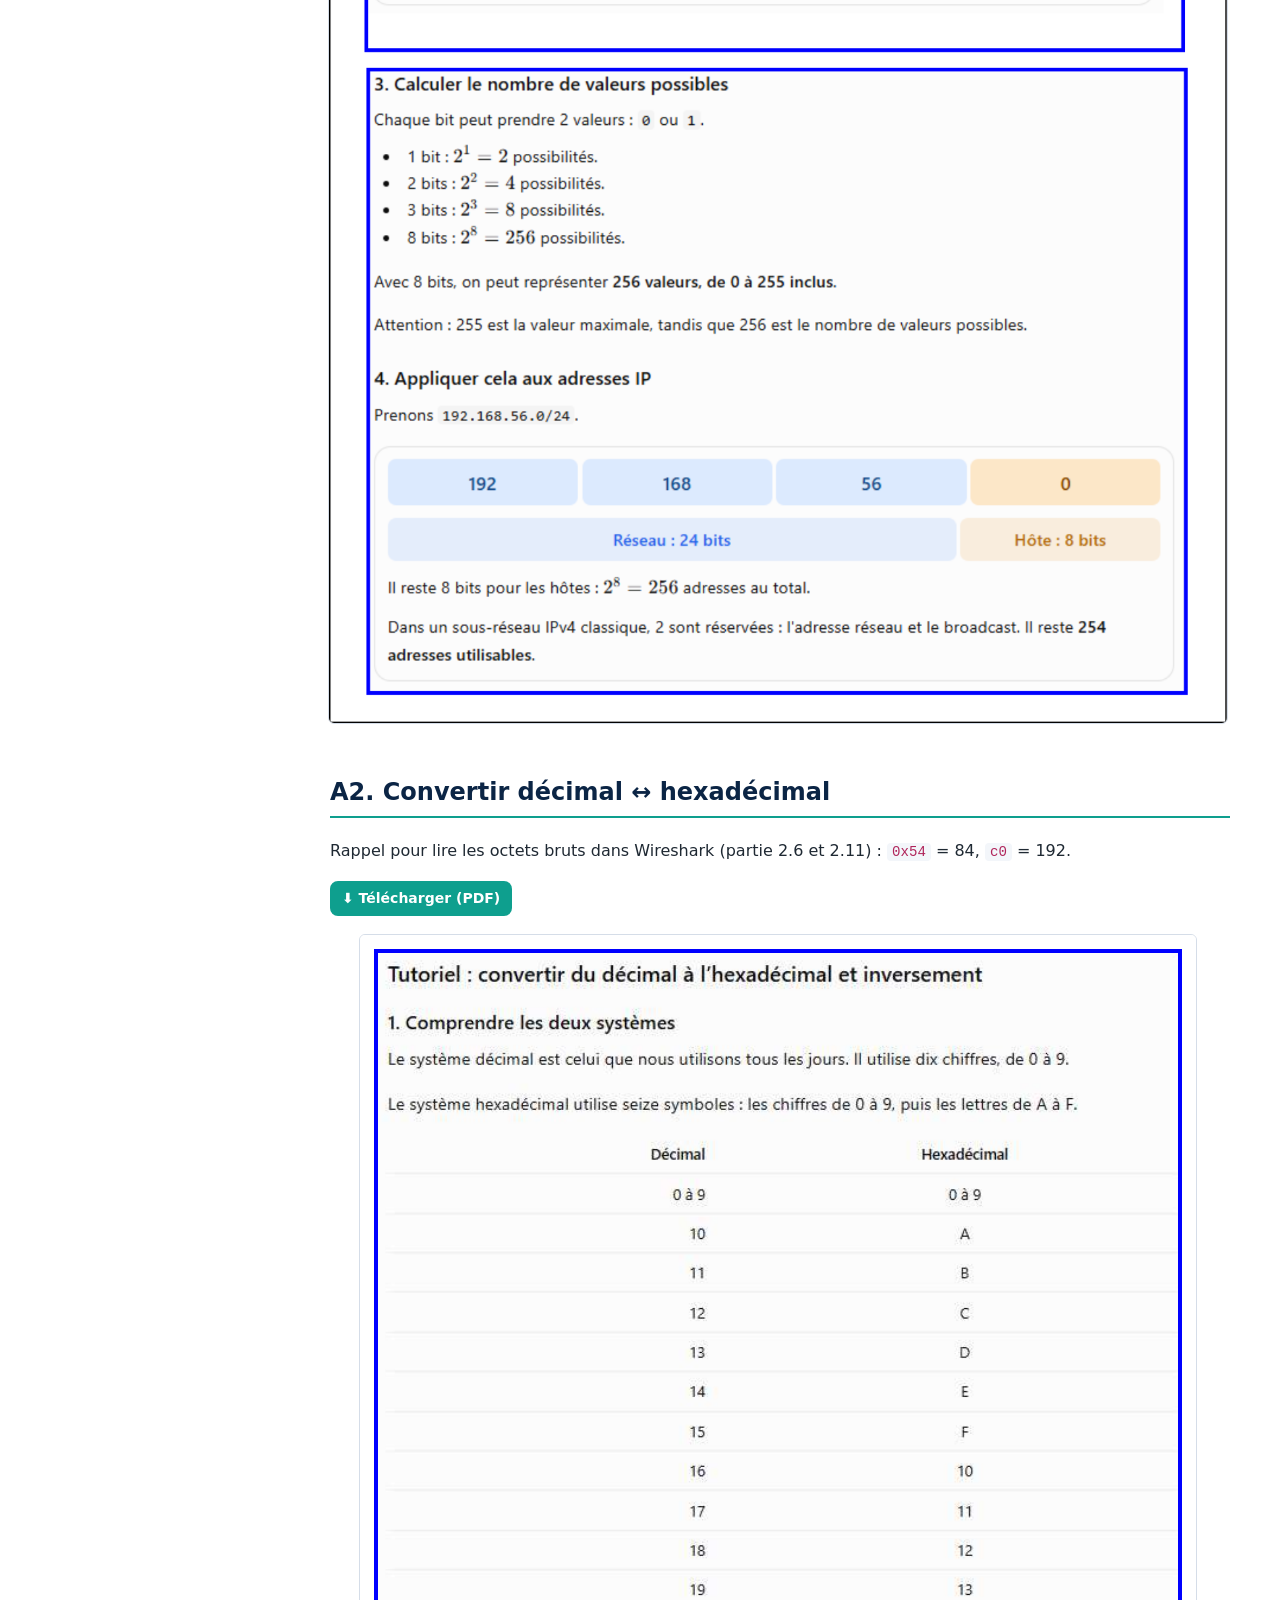
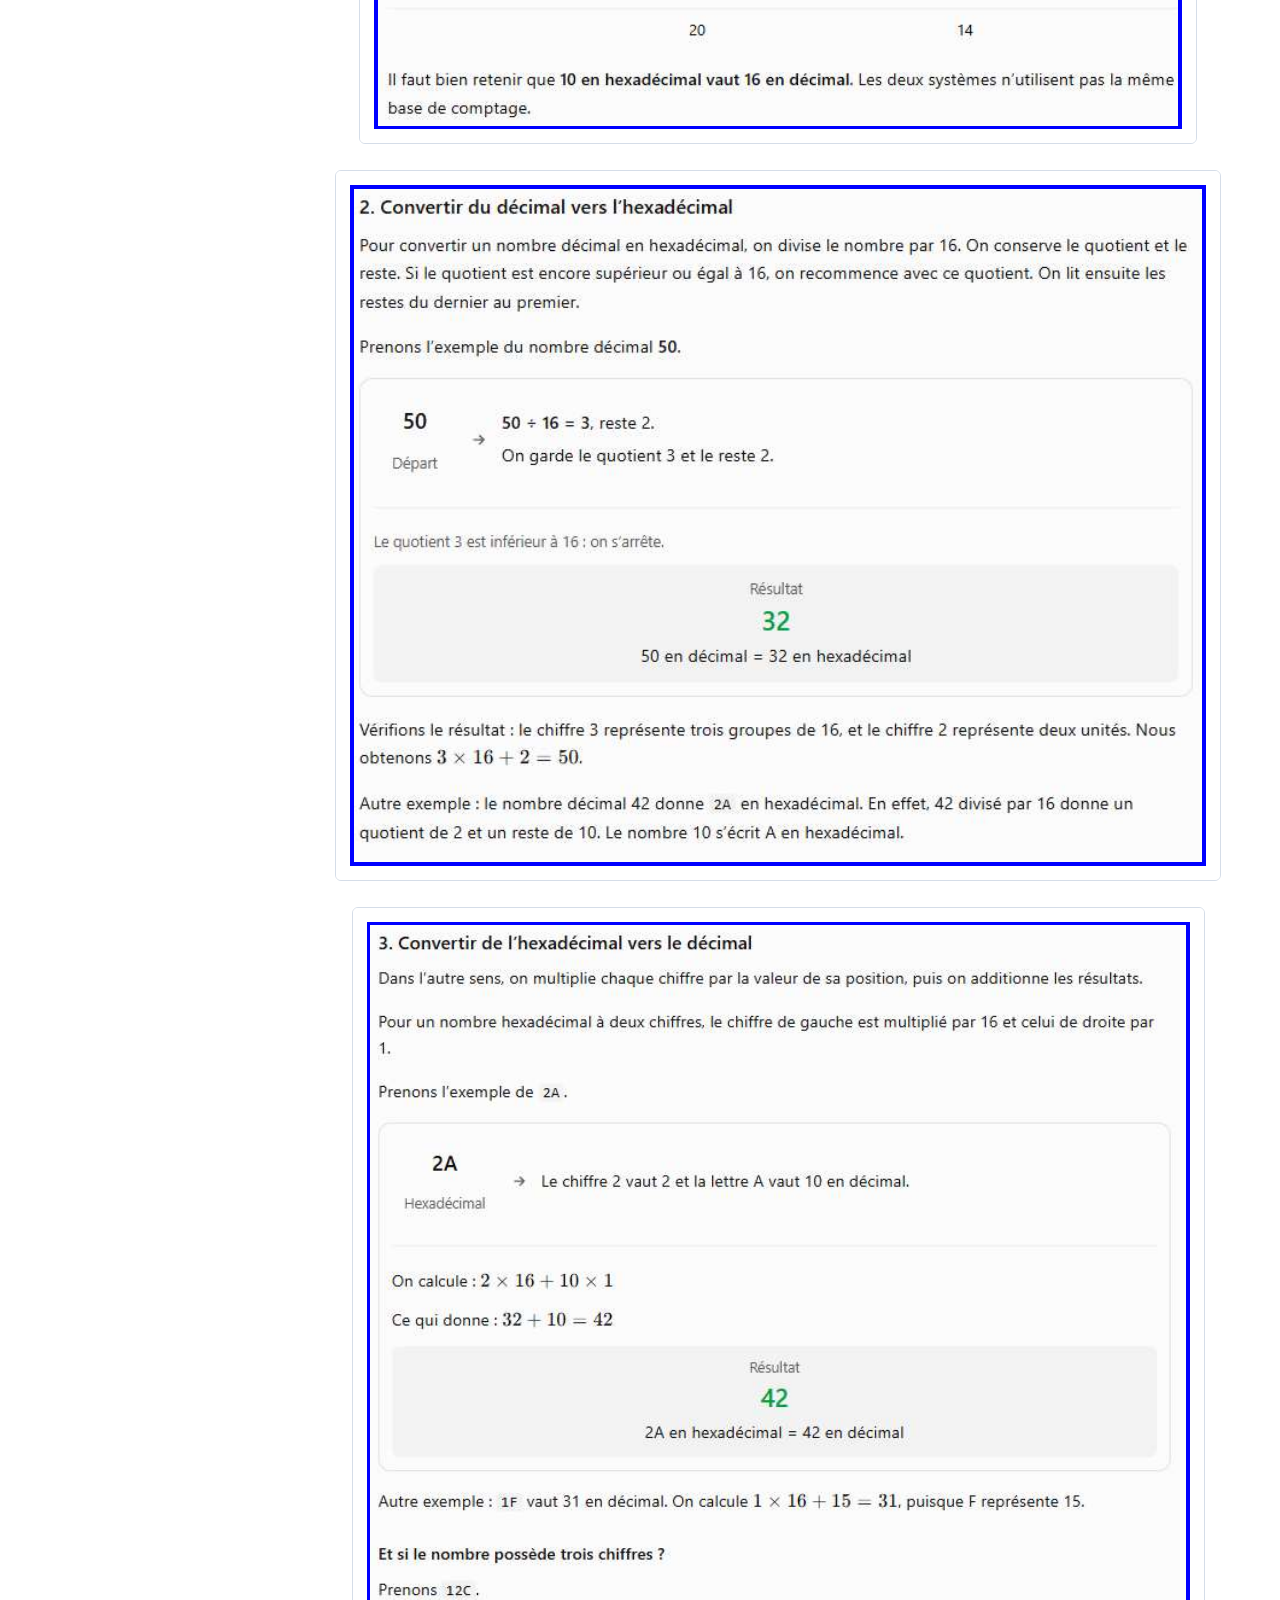
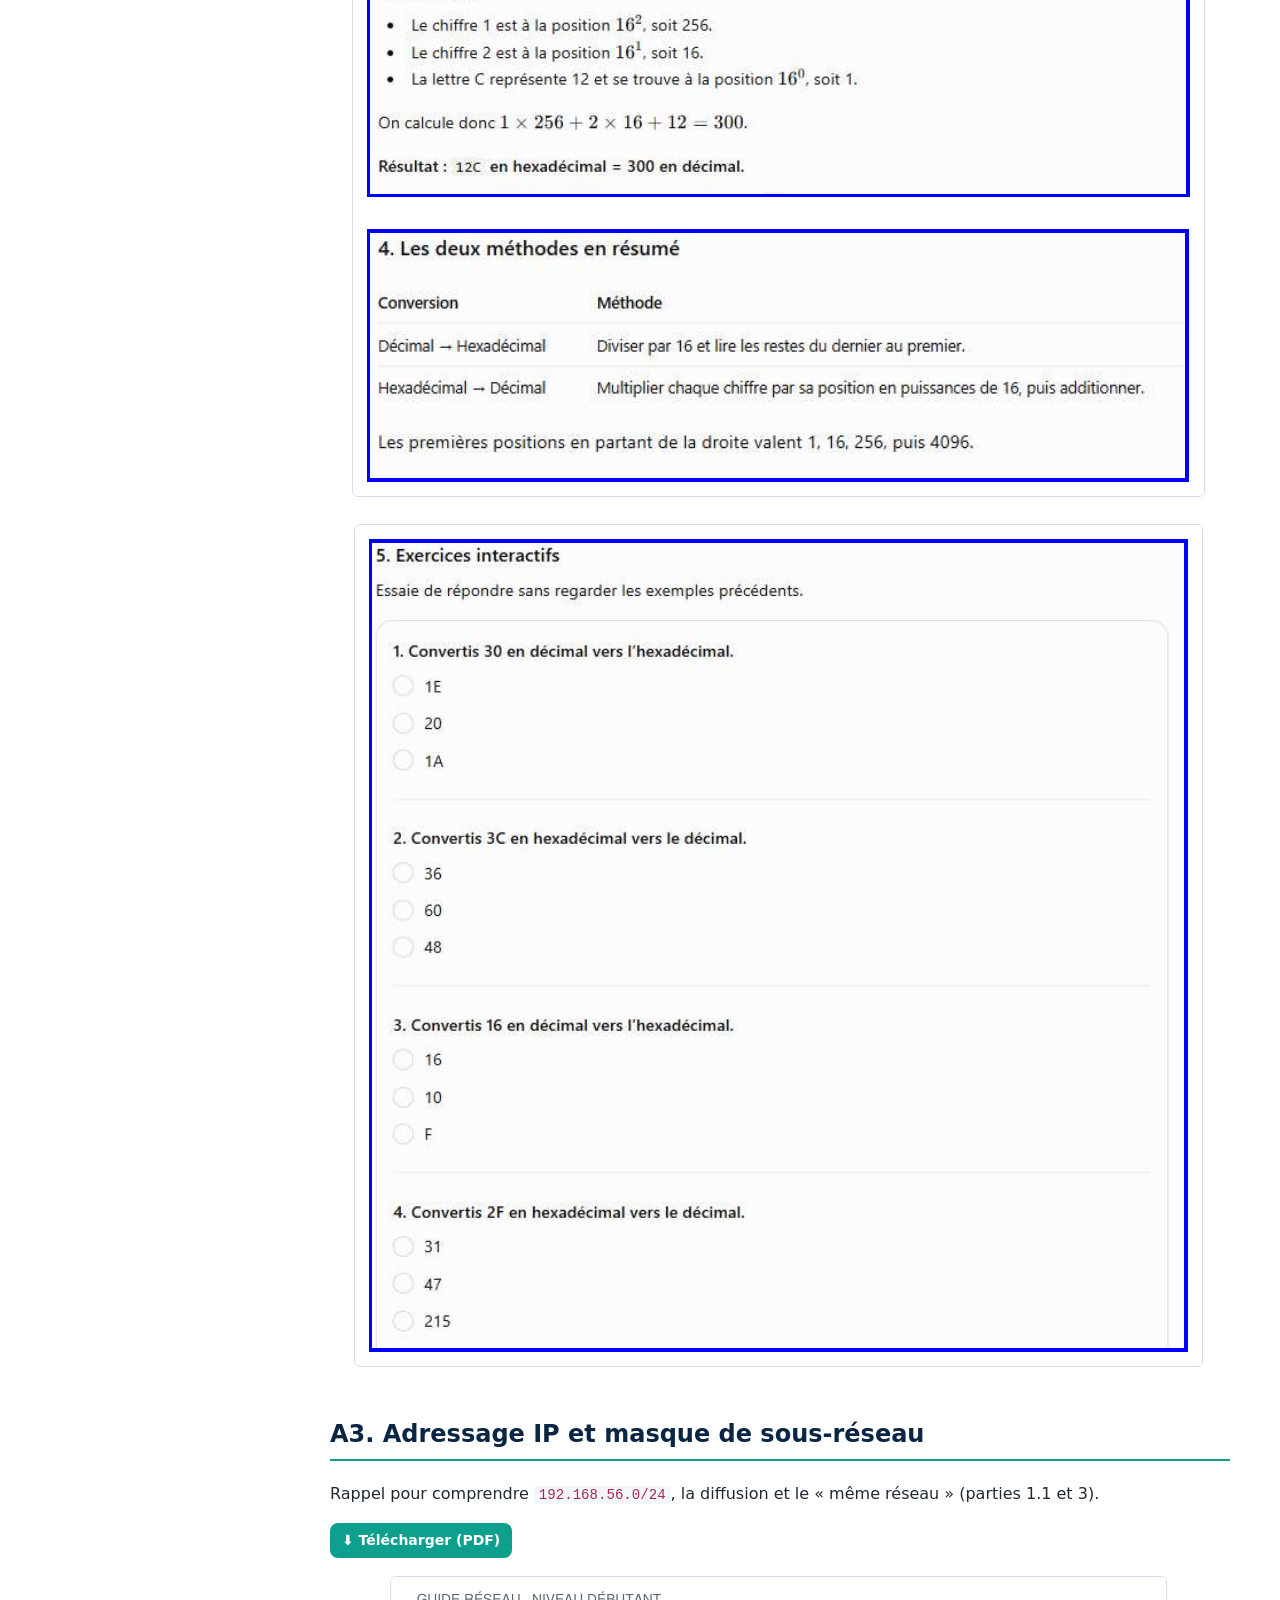
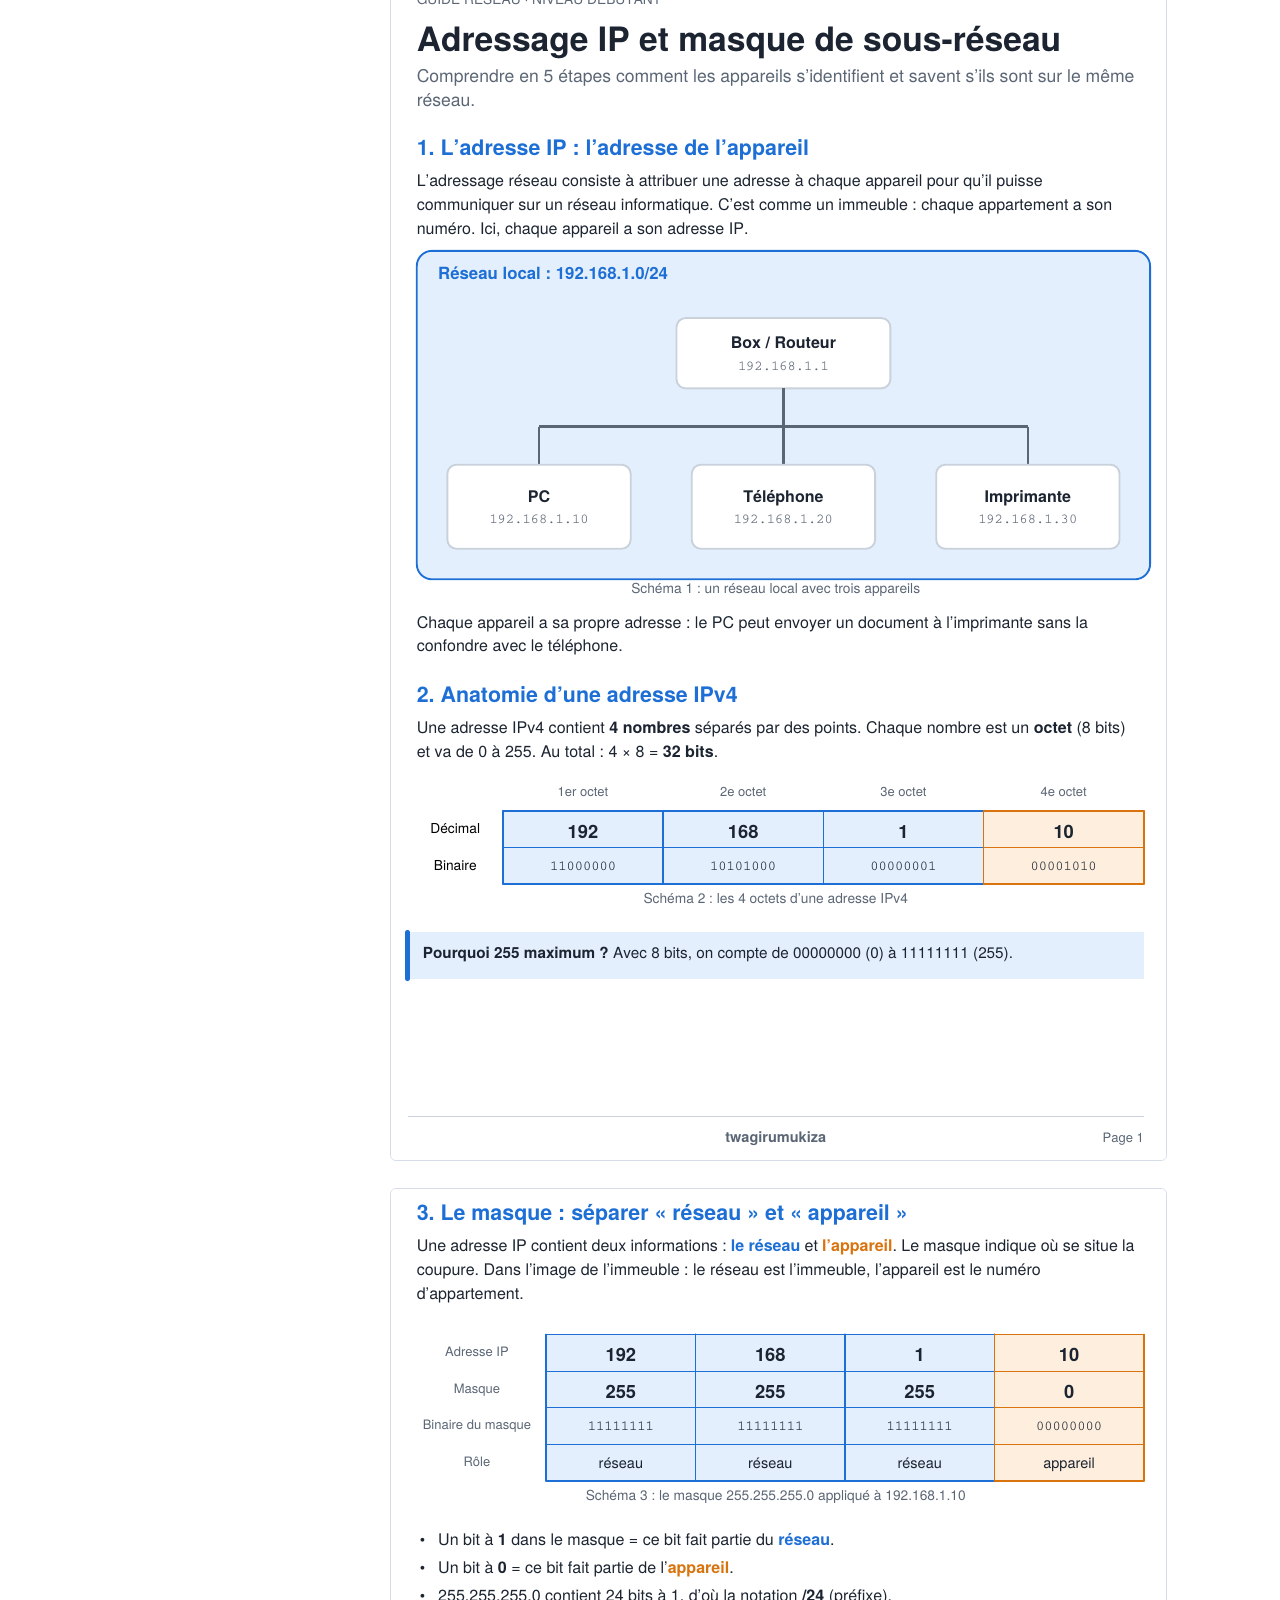
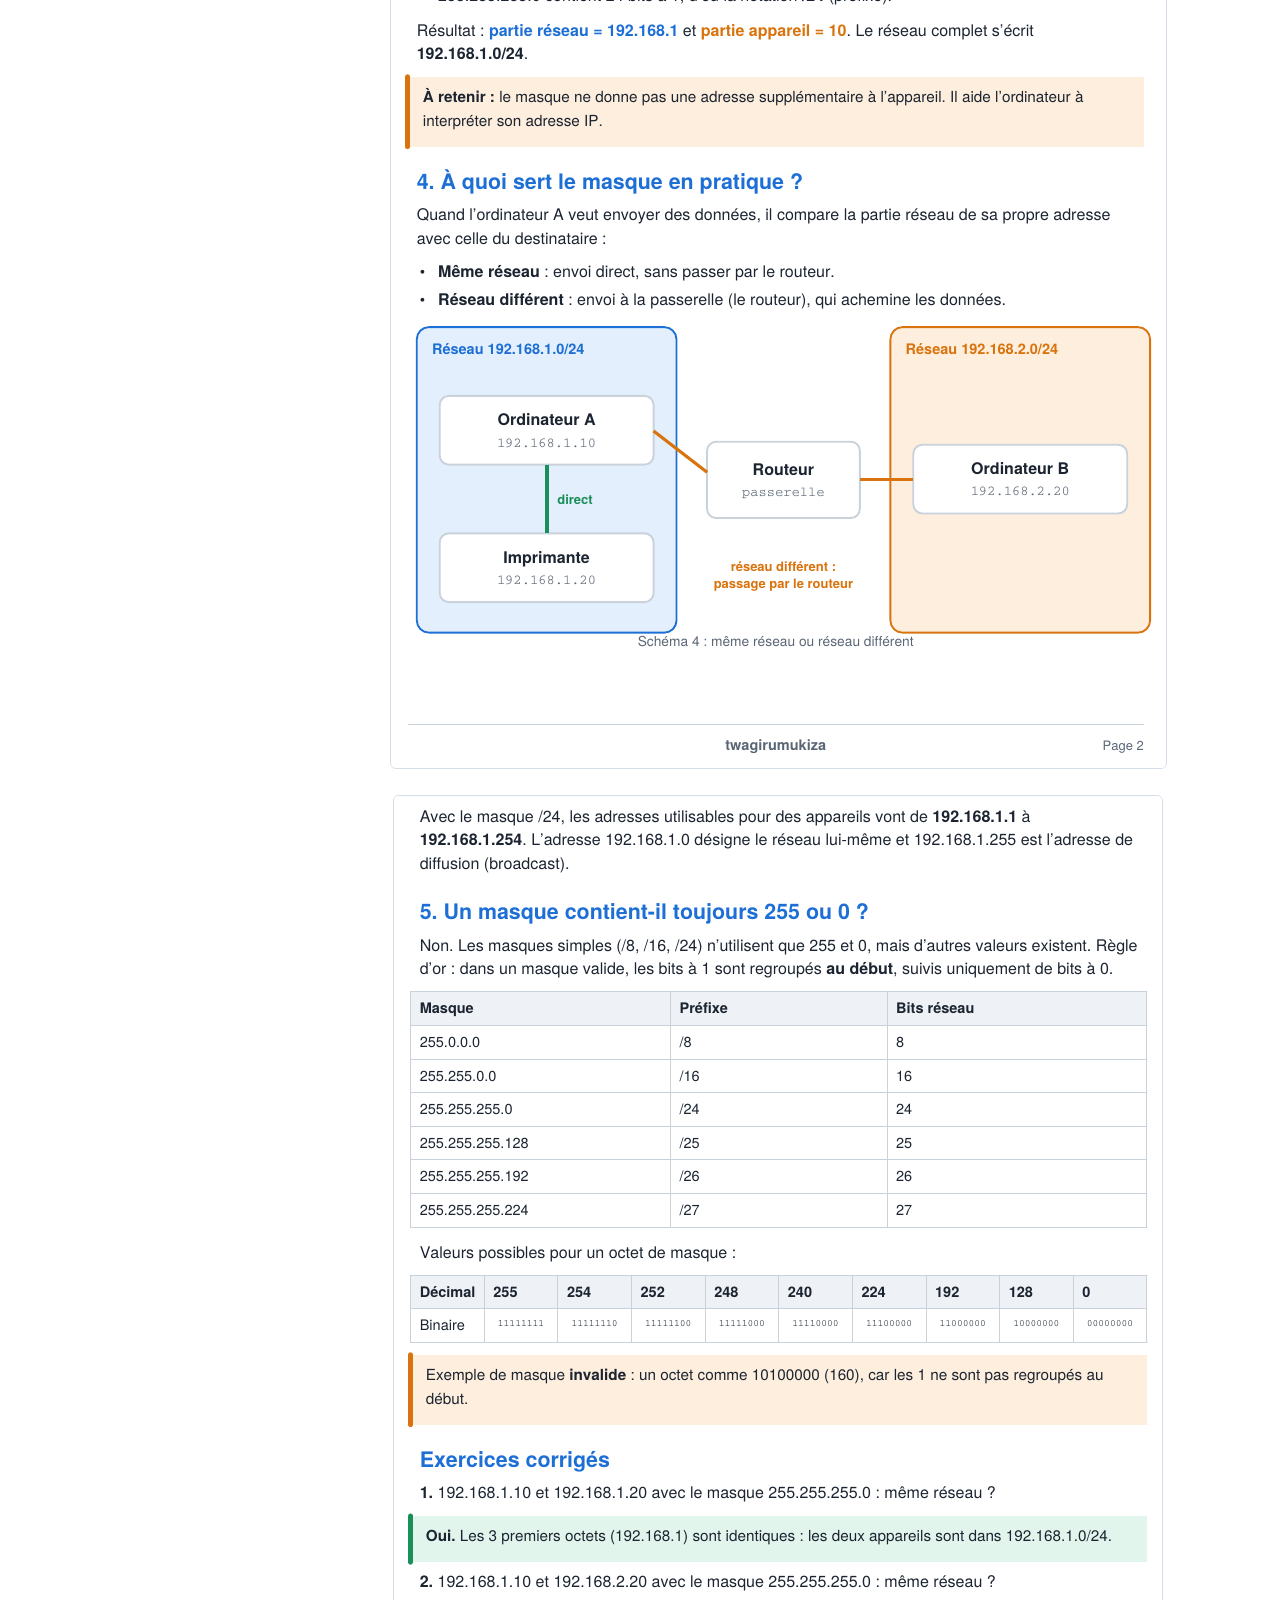
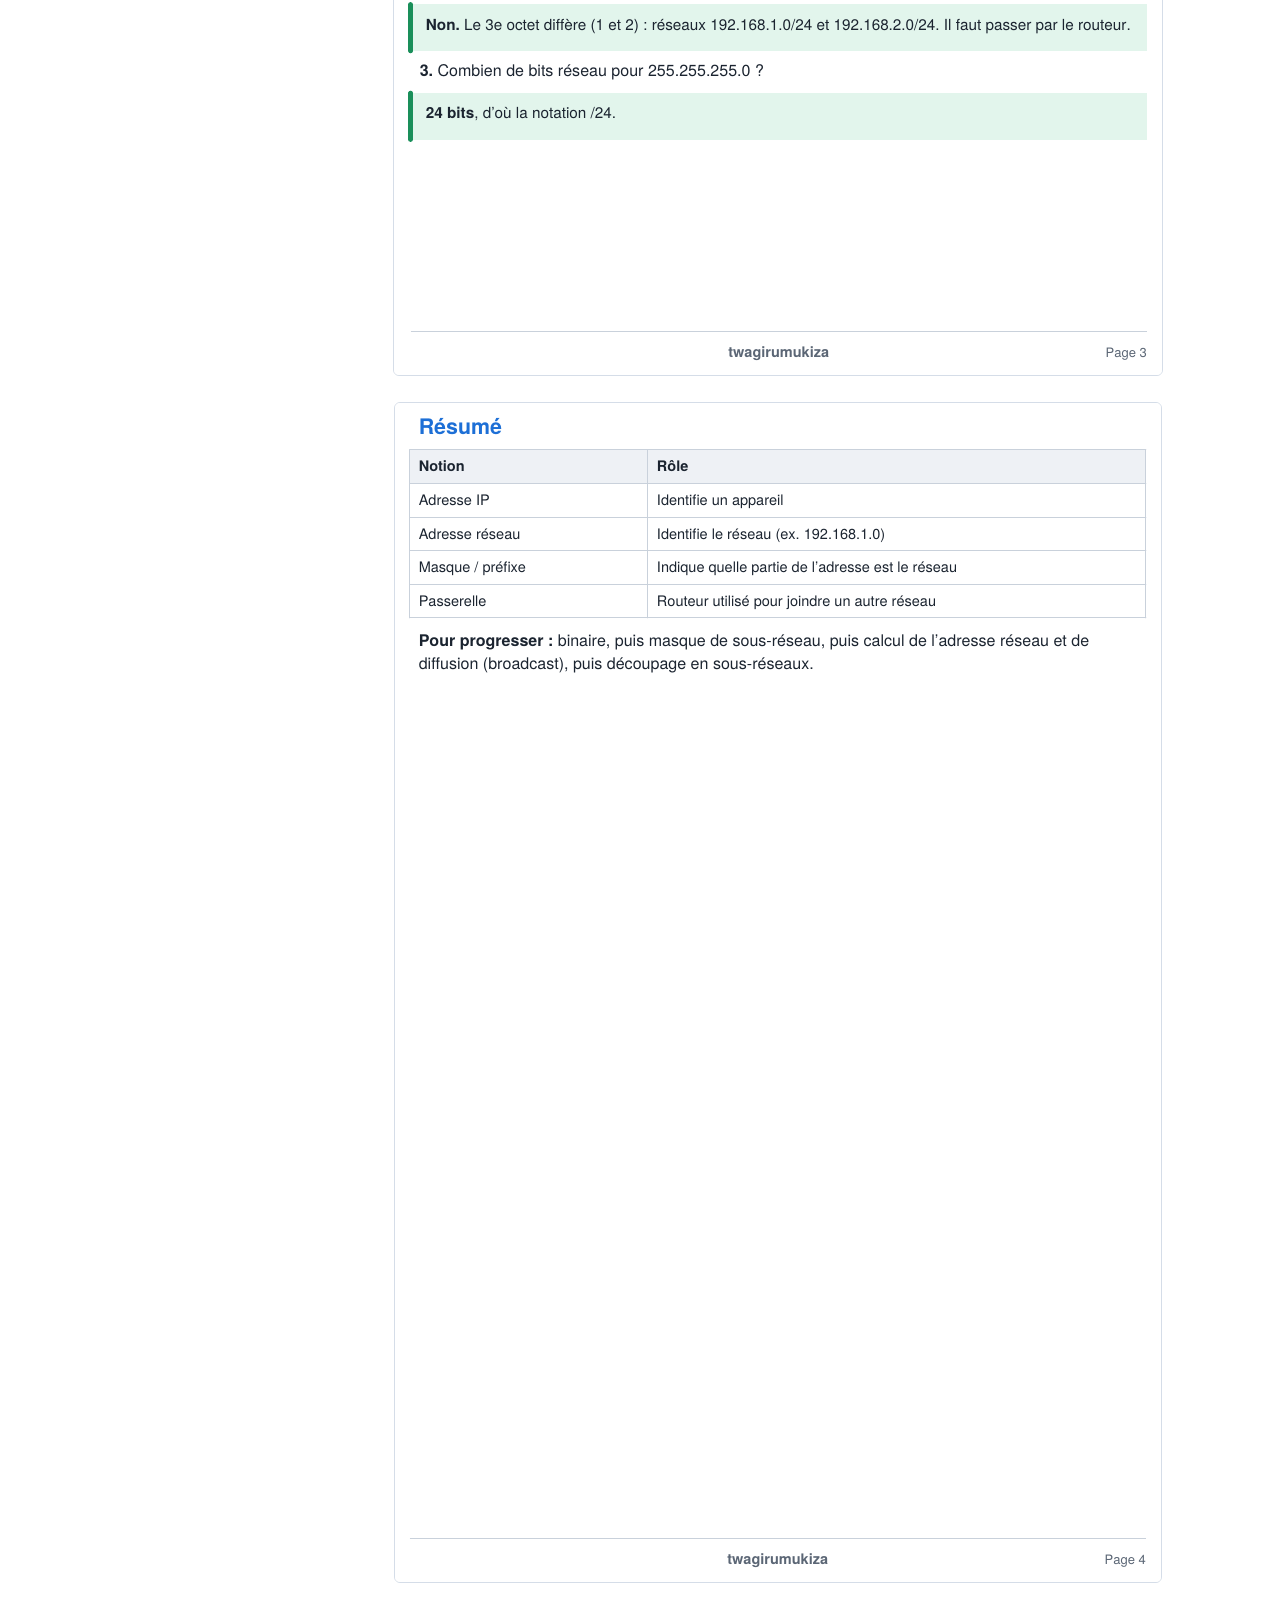
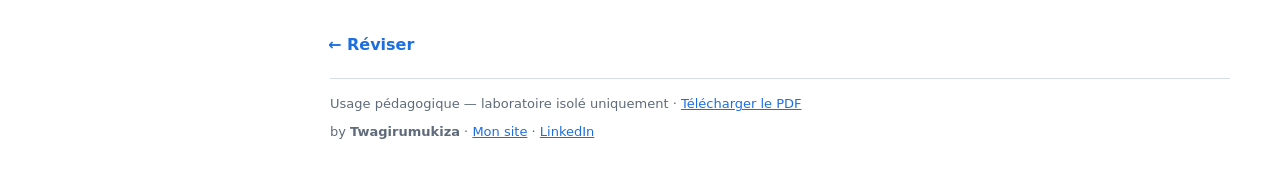
==== commit 3aa4d5bf: "Add files via upload" ====
--- a/annexes.html
+++ b/annexes.html
@@ -1,4 +1,4 @@
-<!doctype html><html lang="fr"><head><meta charset="utf-8"><meta name="viewport" content="width=device-width,initial-scale=1"><title>Annexes : rappels de notions · Atelier Kali 1</title><link rel="stylesheet" href="assets/site.css"><script>if(localStorage.th)document.documentElement.dataset.th=localStorage.th;if(localStorage.fs)document.documentElement.style.setProperty('--fs',localStorage.fs+'%')</script></head><body>
+<!doctype html><html lang="fr"><head><meta charset="utf-8"><meta name="viewport" content="width=device-width,initial-scale=1"><title>Annexes : rappels de notions · Atelier Kali 1</title><link rel="stylesheet" href="assets/site.css"><script>if(localStorage.sb=='0')document.documentElement.classList.add('hide');if(localStorage.th)document.documentElement.dataset.th=localStorage.th;if(localStorage.fs)document.documentElement.style.setProperty('--fs',localStorage.fs+'%')</script></head><body>
 <header><button id="mn" aria-label="Menu">☰</button><a class="lg" href="index.html">⌁ Atelier Kali 1</a><a class="btn sm" href="assets/Seance3_Atelier_Kali1_Cours_detaille.pdf" download>⬇ PDF</a><button id="th" aria-label="Thème">◐</button></header>
 <nav id="sb"><div class="fs">Taille du texte : <button data-fs="-10" aria-label="Réduire">A−</button><button data-fs="0" aria-label="Taille normale">A</button><button data-fs="10" aria-label="Agrandir">A+</button><span id="fv">100%</span></div><b>Parties</b><a href="index.html" data-f="index.html">Introduction</a><a href="partie-1.html" data-f="partie-1.html">1. Comprendre</a><a href="partie-2.html" data-f="partie-2.html">2. Mode d'emploi : lire une trame dans Wireshark</a><a href="partie-3.html" data-f="partie-3.html">3. Installer le laboratoire</a><a href="partie-4.html" data-f="partie-4.html">4. Pratiquer : Nmap, Nikto, Gobuster</a><a href="partie-5.html" data-f="partie-5.html">5. Pratiquer : capture et métadonnées</a><a href="partie-6.html" data-f="partie-6.html">6. Analyser et rédiger</a><a href="partie-7.html" data-f="partie-7.html">7. Appliquer : exercices</a><a href="partie-8.html" data-f="partie-8.html">8. Réviser</a><a href="annexes.html" data-f="annexes.html">A. Annexes : rappels de notions</a><b>Sur cette page</b><a class="t" href="#annexe-bits">A1. Bits, octets et nombres décimaux</a><a class="t" href="#annexe-hexa">A2. Convertir décimal ↔ hexadécimal</a><a class="t" href="#annexe-masque">A3. Adressage IP et masque de sous-réseau</a></nav>
 <main><div class="ph"><small>Rappels</small><h1>Annexes : rappels de notions</h1></div><h2 id="annexe-bits">A1. Bits, octets et nombres décimaux</h2><p>Rappel pour comprendre pourquoi un octet va de 0 à 255 et comment lire une adresse IPv4 (utile dès la partie 1).</p><p><a class="btn sm" href="assets/annexes/bits-octets-decimaux.pdf" download>⬇ Télécharger (PDF)</a> <a class="btn sm" href="assets/annexes/bits-octets-decimaux.png" download>⬇ Image (PNG)</a> </p><figure><img class="z" src="assets/annexes/bits-octets-decimaux.png" alt="" loading="lazy"></figure><h2 id="annexe-hexa">A2. Convertir décimal ↔ hexadécimal</h2><p>Rappel pour lire les octets bruts dans Wireshark (partie 2.6 et 2.11) : <code>0x54</code> = 84, <code>c0</code> = 192.</p><p><a class="btn sm" href="assets/annexes/decimal-hexadecimal.pdf" download>⬇ Télécharger (PDF)</a> </p><figure><img class="z" src="assets/annexes/hexa-1.png" alt="" loading="lazy"></figure><figure><img class="z" src="assets/annexes/hexa-2.png" alt="" loading="lazy"></figure><figure><img class="z" src="assets/annexes/hexa-3.png" alt="" loading="lazy"></figure><figure><img class="z" src="assets/annexes/hexa-4.png" alt="" loading="lazy"></figure><h2 id="annexe-masque">A3. Adressage IP et masque de sous-réseau</h2><p>Rappel pour comprendre <code>192.168.56.0/24</code>, la diffusion et le « même réseau » (parties 1.1 et 3).</p><p><a class="btn sm" href="assets/annexes/adressage-ip-masque.pdf" download>⬇ Télécharger (PDF)</a> </p><figure><img class="z" src="assets/annexes/ip-1.png" alt="" loading="lazy"></figure><figure><img class="z" src="assets/annexes/ip-2.png" alt="" loading="lazy"></figure><figure><img class="z" src="assets/annexes/ip-3.png" alt="" loading="lazy"></figure><figure><img class="z" src="assets/annexes/ip-4.png" alt="" loading="lazy"></figure><div class="pn"><a href="partie-8.html">← Réviser</a><span></span></div><footer>Usage pédagogique — laboratoire isolé uniquement · <a href="assets/Seance3_Atelier_Kali1_Cours_detaille.pdf" download>Télécharger le PDF</a><div class="by">by <strong>Twagirumukiza</strong> · <a href="https://twagirumukiza.github.io/Twagirumukiza-Innocent/" target="_blank" rel="noopener">Mon site</a> · <a href="https://www.linkedin.com/in/innocent-twagirumukiza/" target="_blank" rel="noopener">LinkedIn</a></div></footer></main>
--- a/assets/site.css
+++ b/assets/site.css
@@ -28,3 +28,5 @@
 
 img.z,figure img{cursor:zoom-in}#lb{position:fixed;inset:0;background:#000d;z-index:99;display:none;overflow:hidden;touch-action:none}#lb.on{display:block}#lb img{position:absolute;left:50%;top:50%;max-width:92vw;max-height:88vh;transform-origin:center;cursor:grab;user-select:none;-webkit-user-drag:none;background:#fff}
 #lb .tb{position:absolute;top:10px;right:10px;display:flex;gap:6px;z-index:2}#lb button{background:#fff;border:0;border-radius:6px;font:700 18px sans-serif;padding:4px 12px;cursor:pointer}html{scroll-behavior:auto}*{overflow-anchor:none}
+
+#sb .fs{margin:0 0 6px;padding-bottom:10px;border-bottom:1px solid var(--bd);font-size:13px;color:var(--mu);flex-wrap:wrap}
